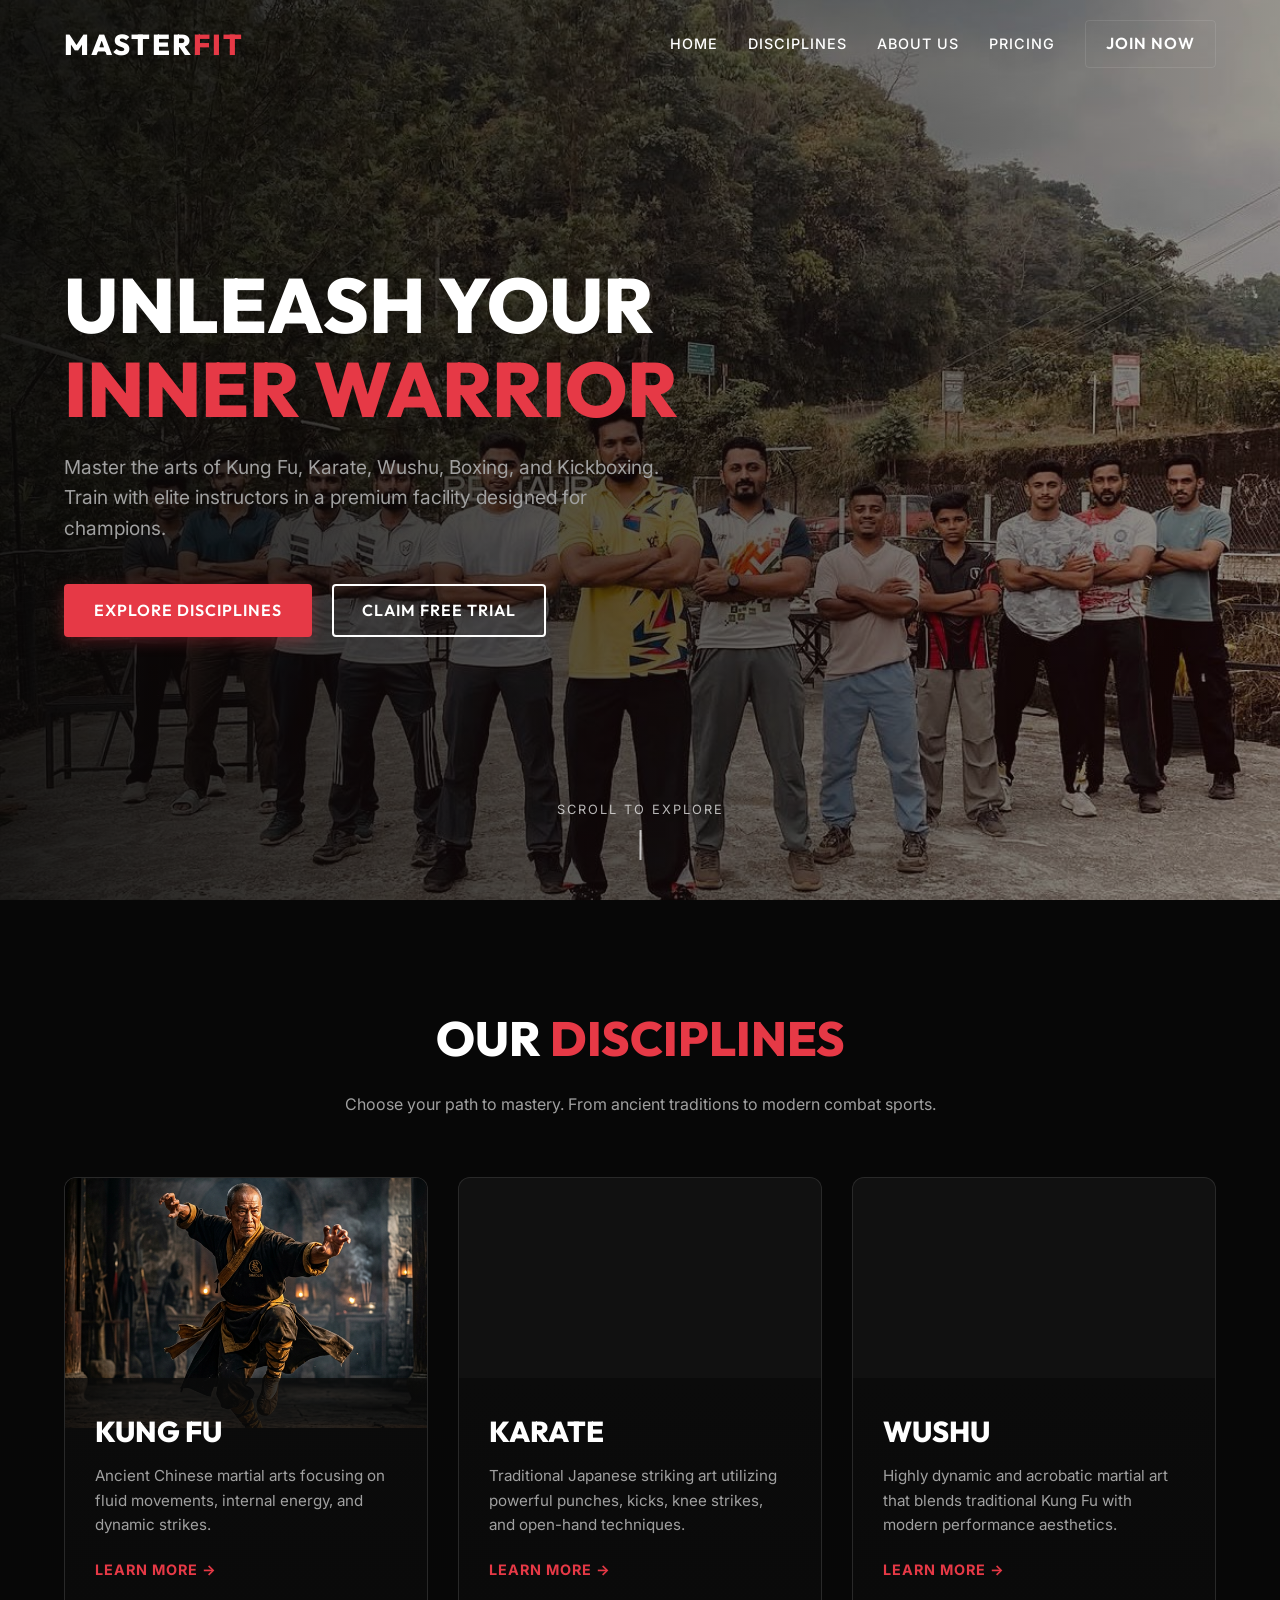
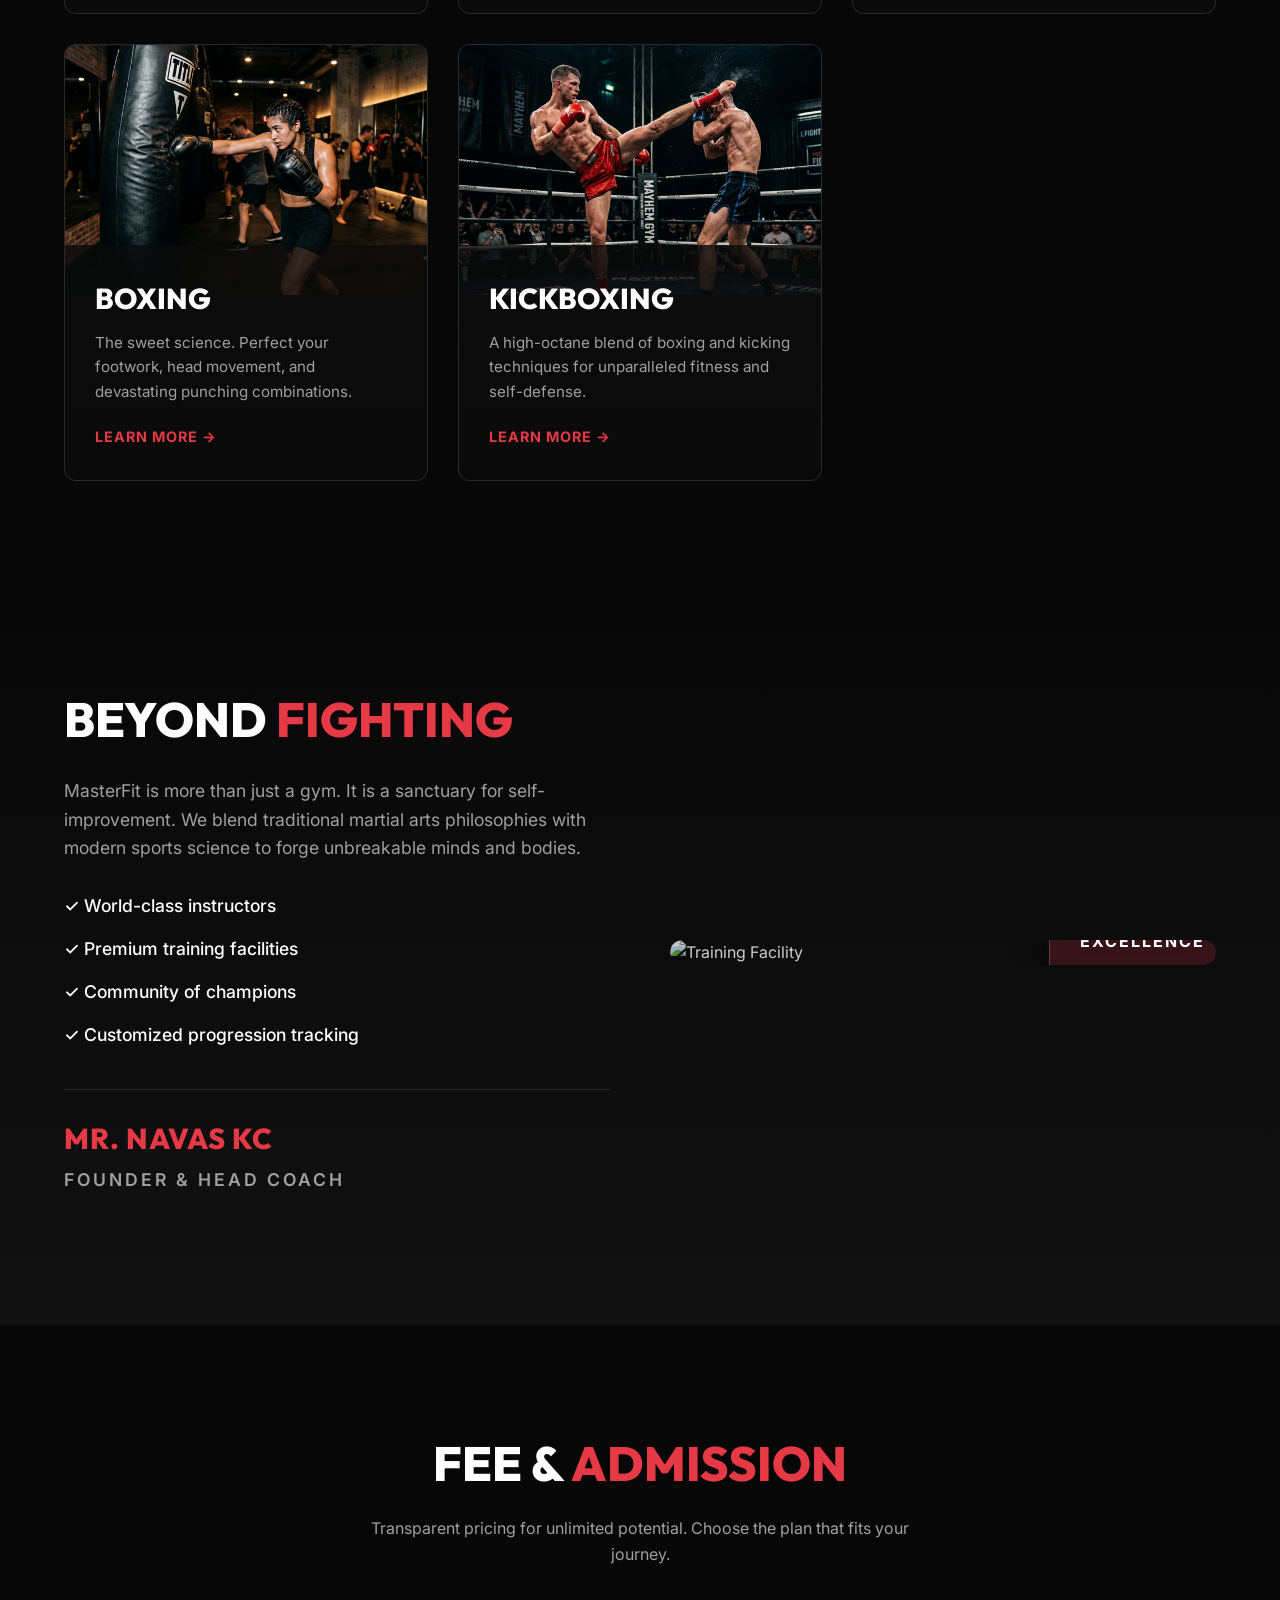
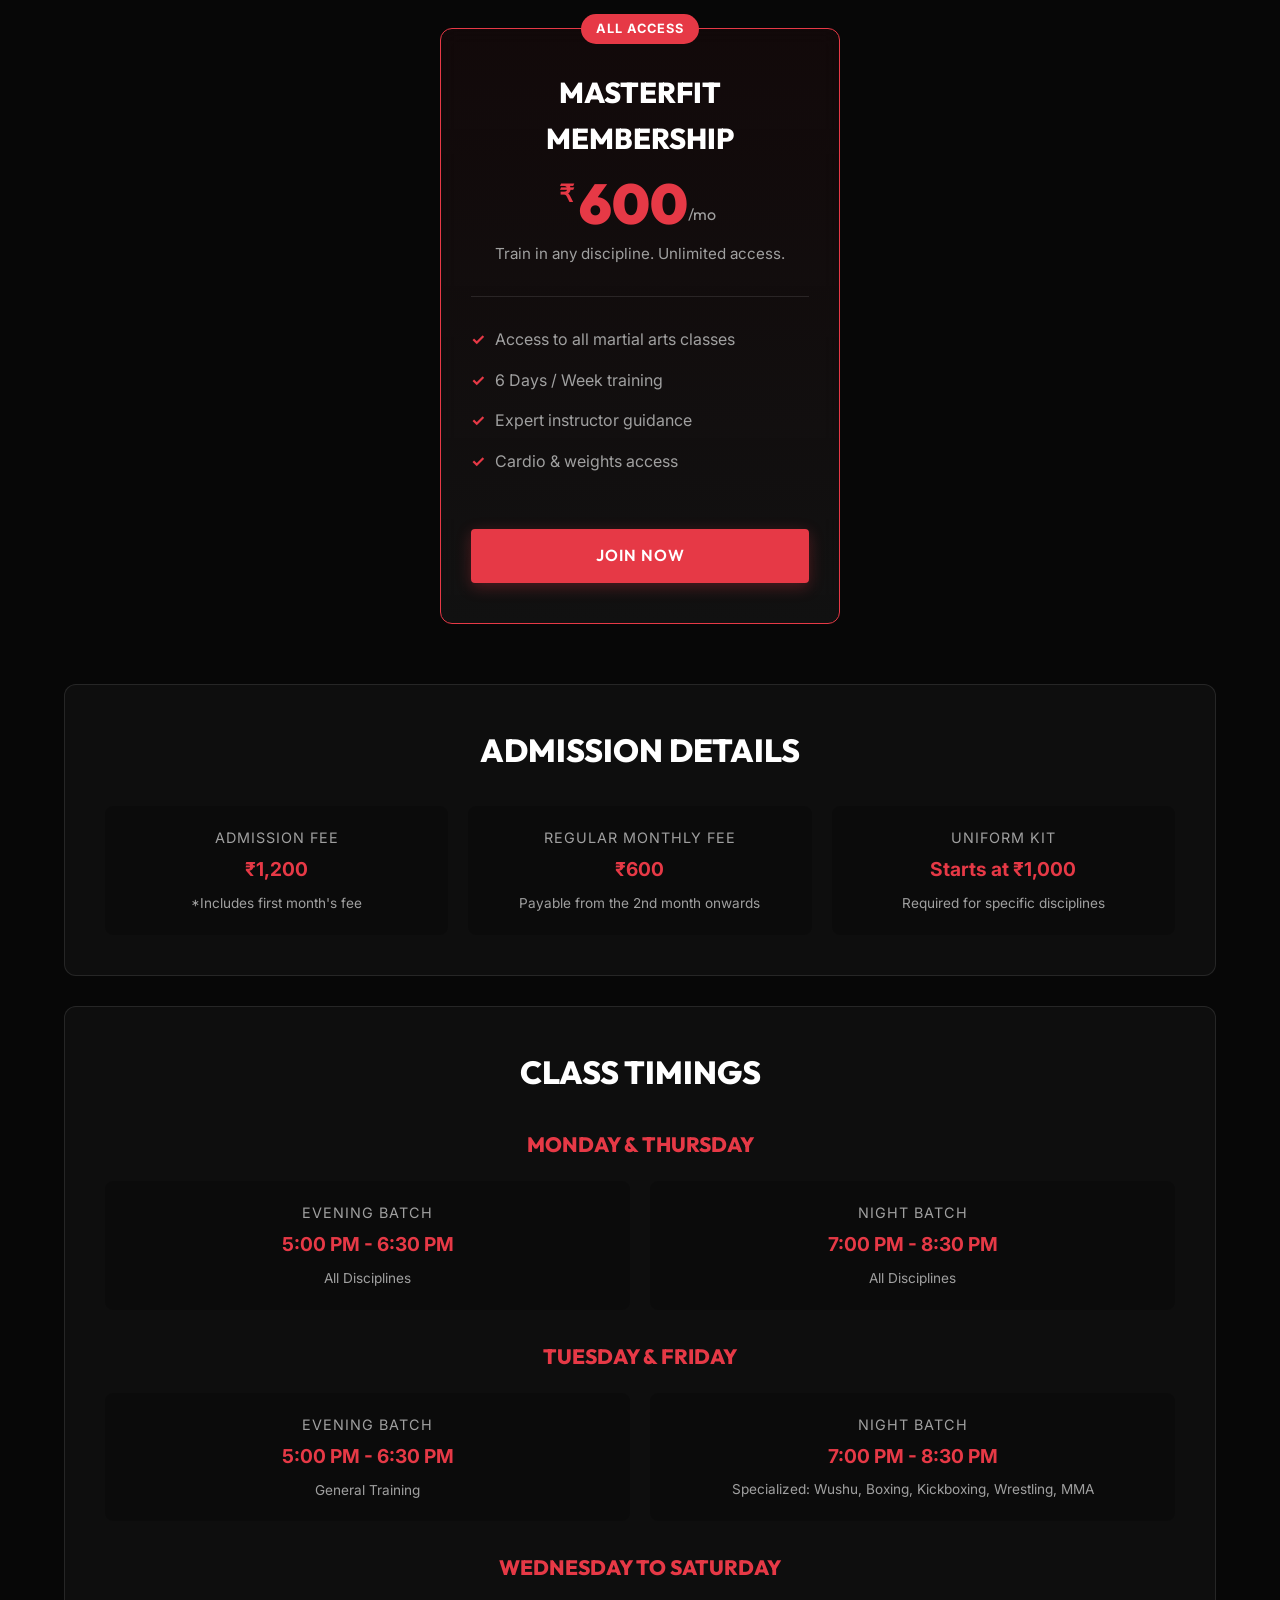
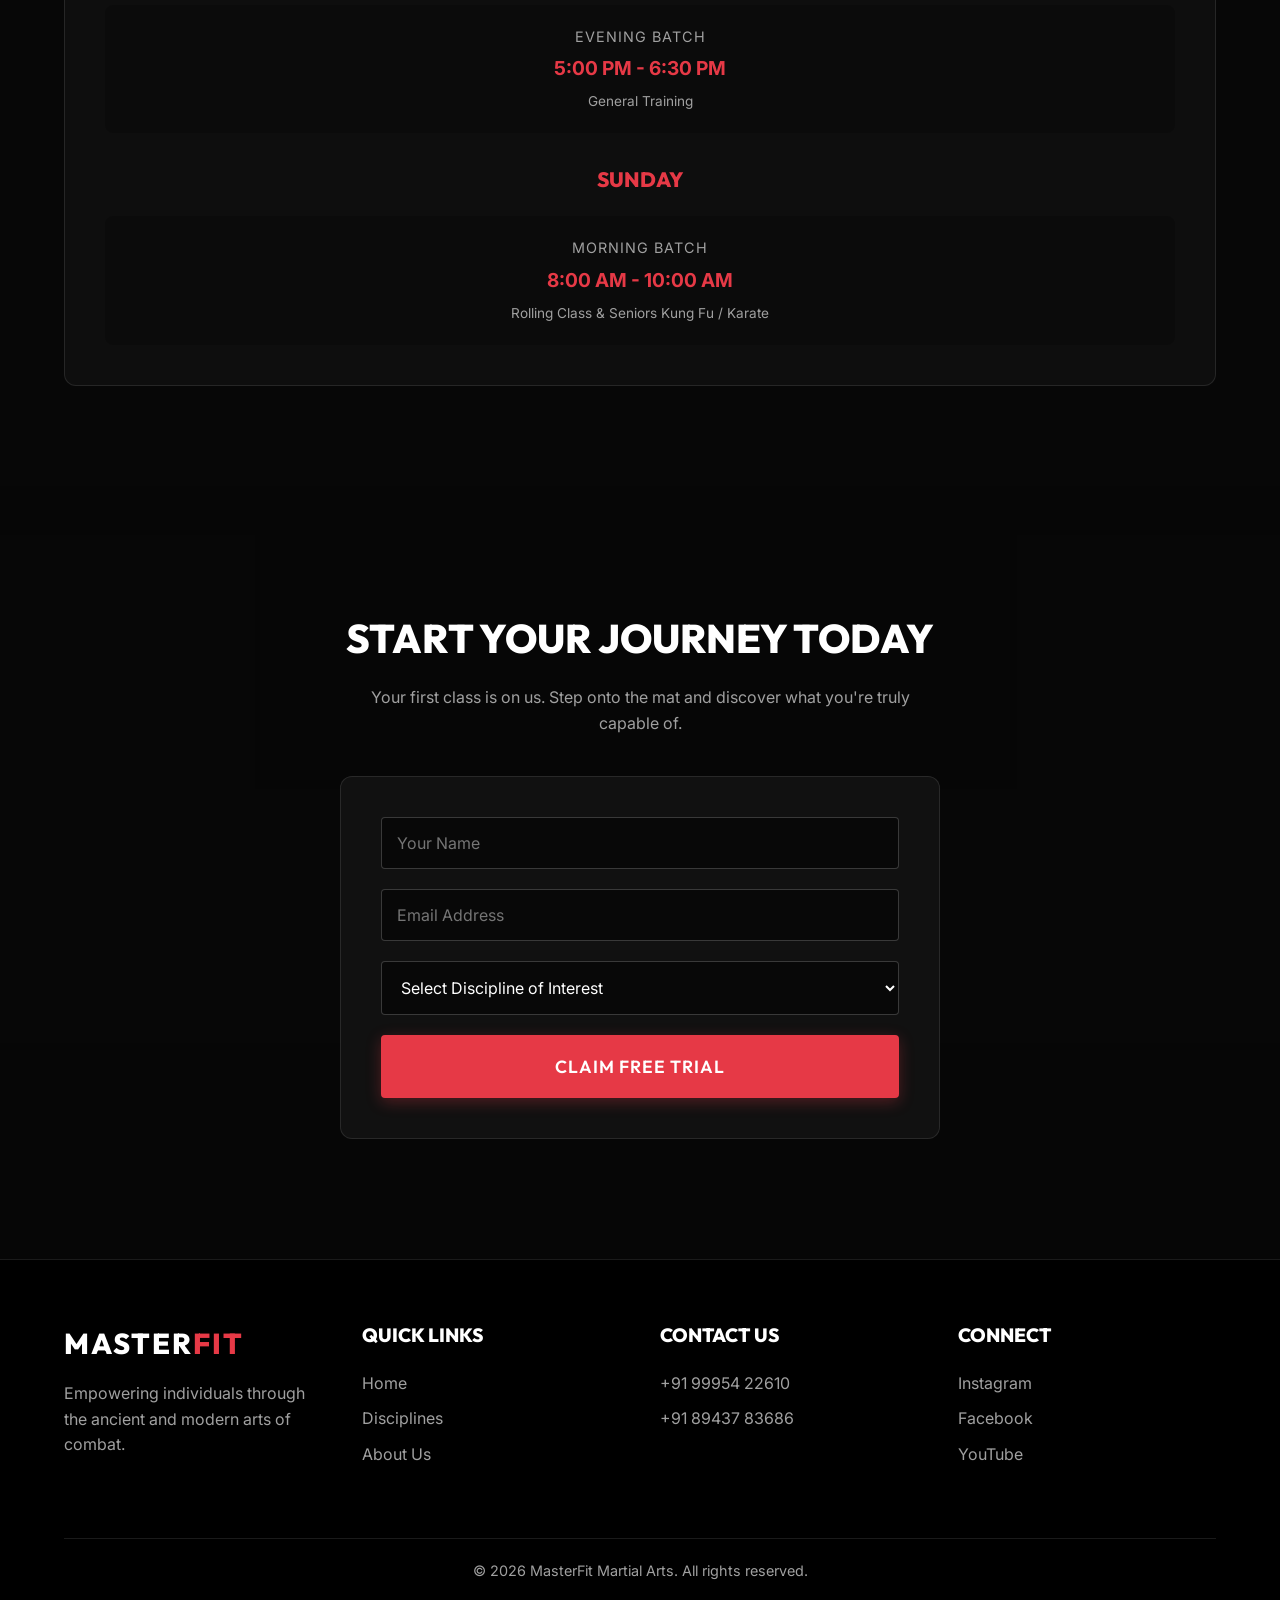
==== index.html @ 9cf480e5 "first commit" ====
<!DOCTYPE html>
<html lang="en">

<head>
    <meta charset="UTF-8">
    <meta name="viewport" content="width=device-width, initial-scale=1.0">
    <title>MasterFit Martial Arts | Kung Fu, Karate, Boxing</title>
    <meta name="description"
        content="Premium martial arts academy offering Kung Fu, Karate, Wushu, Boxing, and Kickboxing training.">
    <link rel="preconnect" href="https://fonts.googleapis.com">
    <link rel="preconnect" href="https://fonts.gstatic.com" crossorigin>
    <link
        href="https://fonts.googleapis.com/css2?family=Outfit:wght@300;400;600;800;900&family=Inter:wght@300;400;500;700&display=swap"
        rel="stylesheet">
    <link rel="stylesheet" href="style.css">
</head>

<body>

    <nav class="navbar">
        <div class="nav-container">
            <a href="#" class="logo">MASTER<span>FIT</span></a>
            <div class="nav-links">
                <a href="#hero">Home</a>
                <a href="#disciplines">Disciplines</a>
                <a href="#about">About Us</a>
                <a href="#pricing">Pricing</a>
                <a href="#contact" class="btn btn-outline">Join Now</a>
            </div>
            <div class="mobile-menu-btn">
                <span></span>
                <span></span>
                <span></span>
            </div>
        </div>
    </nav>

    <header id="hero" class="hero-section">
        <div class="hero-overlay"></div>
        <div class="hero-content fade-in-up">
            <h1>UNLEASH YOUR<br><span class="highlight">INNER WARRIOR</span></h1>
            <p>Master the arts of Kung Fu, Karate, Wushu, Boxing, and Kickboxing. Train with elite instructors in a
                premium facility designed for champions.</p>
            <div class="hero-buttons">
                <a href="#disciplines" class="btn btn-primary">Explore Disciplines</a>
                <a href="#contact" class="btn btn-secondary">Claim Free Trial</a>
            </div>
        </div>
        <div class="scroll-indicator">
            <p>Scroll to explore</p>
            <div class="arrow"></div>
        </div>
    </header>

    <section id="disciplines" class="disciplines-section">
        <div class="section-header fade-in-up">
            <h2>OUR <span class="highlight">DISCIPLINES</span></h2>
            <p>Choose your path to mastery. From ancient traditions to modern combat sports.</p>
        </div>

        <div class="cards-container">
            <!-- Kung Fu -->
            <div class="discipline-card slide-up">
                <div class="card-image" style="background-image: url('images/kung_fu.png');"></div>
                <div class="card-content">
                    <h3>Kung Fu</h3>
                    <p>Ancient Chinese martial arts focusing on fluid movements, internal energy, and dynamic strikes.
                    </p>
                    <a href="#" class="learn-more">Learn More &rarr;</a>
                </div>
            </div>

            <!-- Karate -->
            <div class="discipline-card slide-up" style="transition-delay: 0.1s;">
                <div class="card-image"
                    style="background-image: url('https://images.unsplash.com/photo-1549719386-74dfcbf7dbed?auto=format&fit=crop&q=80&w=800');">
                </div>
                <div class="card-content">
                    <h3>Karate</h3>
                    <p>Traditional Japanese striking art utilizing powerful punches, kicks, knee strikes, and open-hand
                        techniques.</p>
                    <a href="#" class="learn-more">Learn More &rarr;</a>
                </div>
            </div>

            <!-- Wushu -->
            <div class="discipline-card slide-up" style="transition-delay: 0.2s;">
                <div class="card-image"
                    style="background-image: url('https://images.unsplash.com/photo-1599058917212-d750089bc07e?auto=format&fit=crop&q=80&w=800');">
                </div>
                <div class="card-content">
                    <h3>Wushu</h3>
                    <p>Highly dynamic and acrobatic martial art that blends traditional Kung Fu with modern performance
                        aesthetics.</p>
                    <a href="#" class="learn-more">Learn More &rarr;</a>
                </div>
            </div>

            <!-- Boxing -->
            <div class="discipline-card slide-up" style="transition-delay: 0.3s;">
                <div class="card-image" style="background-image: url('images/boxing.png');">
                </div>
                <div class="card-content">
                    <h3>Boxing</h3>
                    <p>The sweet science. Perfect your footwork, head movement, and devastating punching combinations.
                    </p>
                    <a href="#" class="learn-more">Learn More &rarr;</a>
                </div>
            </div>

            <!-- Kickboxing -->
            <div class="discipline-card slide-up" style="transition-delay: 0.4s;">
                <div class="card-image" style="background-image: url('images/kickboxing.png');">
                </div>
                <div class="card-content">
                    <h3>Kickboxing</h3>
                    <p>A high-octane blend of boxing and kicking techniques for unparalleled fitness and self-defense.
                    </p>
                    <a href="#" class="learn-more">Learn More &rarr;</a>
                </div>
            </div>
        </div>
    </section>

    <section id="about" class="about-section">
        <div class="about-grid fade-in-up">
            <div class="about-text">
                <h2>BEYOND <span class="highlight">FIGHTING</span></h2>
                <p>MasterFit is more than just a gym. It is a sanctuary for self-improvement. We blend traditional
                    martial arts philosophies with modern sports science to forge unbreakable minds and bodies.</p>
                <ul class="features-list">
                    <li>✓ World-class instructors</li>
                    <li>✓ Premium training facilities</li>
                    <li>✓ Community of champions</li>
                    <li>✓ Customized progression tracking</li>
                </ul>
                <div class="founder-info">
                    <h3 class="founder-name">Mr. Navas KC</h3>
                    <p class="founder-title">Founder & Head Coach</p>
                </div>
            </div>
            <div class="about-image-wrapper">
                <!-- Using a cool abstract gym photo -->
                <img src="https://images.unsplash.com/photo-1534438327276-14e5300c3a48?auto=format&fit=crop&q=80&w=1000"
                    alt="Training Facility" class="about-img">
                <div class="glass-badge">
                    <span class="number">10+</span>
                    <span class="text">Years of<br>Excellence</span>
                </div>
            </div>
        </div>
    </section>

    <section id="pricing" class="pricing-section">
        <div class="section-header fade-in-up">
            <h2>FEE & <span class="highlight">ADMISSION</span></h2>
            <p>Transparent pricing for unlimited potential. Choose the plan that fits your journey.</p>
        </div>

        <div class="pricing-cards" style="display: flex; justify-content: center;">
            <div class="pricing-card popular slide-up" style="max-width: 400px; width: 100%;">
                <div class="popular-badge">All Access</div>
                <div class="card-header">
                    <h3>MasterFit Membership</h3>
                    <div class="price"><span>₹</span>600<span class="period">/mo</span></div>
                    <p>Train in any discipline. Unlimited access.</p>
                </div>
                <ul class="pricing-features">
                    <li><i class="check-icon">✓</i> Access to all martial arts classes</li>
                    <li><i class="check-icon">✓</i> 6 Days / Week training</li>
                    <li><i class="check-icon">✓</i> Expert instructor guidance</li>
                    <li><i class="check-icon">✓</i> Cardio & weights access</li>
                </ul>
                <a href="#contact" class="btn btn-primary">Join Now</a>
            </div>
        </div>

        <div class="admission-info fade-in-up">
            <h3>Admission Details</h3>
            <div class="info-grid">
                <div class="info-item">
                    <span class="info-title">Admission Fee</span>
                    <span class="info-value">₹1,200</span>
                    <p style="color: var(--text-secondary); font-size: 0.85rem; margin-top: 8px;">*Includes first
                        month's fee</p>
                </div>
                <div class="info-item">
                    <span class="info-title">Regular Monthly Fee</span>
                    <span class="info-value">₹600</span>
                    <p style="color: var(--text-secondary); font-size: 0.85rem; margin-top: 8px;">Payable from the 2nd
                        month onwards</p>
                </div>
                <div class="info-item">
                    <span class="info-title">Uniform Kit</span>
                    <span class="info-value">Starts at ₹1,000</span>
                    <p style="color: var(--text-secondary); font-size: 0.85rem; margin-top: 8px;">Required for specific
                        disciplines</p>
                </div>
            </div>
        </div>

        <div class="admission-info fade-in-up" style="margin-top: 30px;">
            <h3>Class Timings</h3>

            <h4
                style="color: var(--accent-primary); margin-bottom: 20px; font-family: var(--font-display); font-size: 1.3rem;">
                Monday & Thursday</h4>
            <div class="info-grid"
                style="grid-template-columns: repeat(auto-fit, minmax(250px, 1fr)); margin-bottom: 30px;">
                <div class="info-item">
                    <span class="info-title">Evening Batch</span>
                    <span class="info-value">5:00 PM - 6:30 PM</span>
                    <p style="color: var(--text-secondary); font-size: 0.85rem; margin-top: 8px;">All Disciplines</p>
                </div>
                <div class="info-item">
                    <span class="info-title">Night Batch</span>
                    <span class="info-value">7:00 PM - 8:30 PM</span>
                    <p style="color: var(--text-secondary); font-size: 0.85rem; margin-top: 8px;">All Disciplines</p>
                </div>
            </div>

            <h4
                style="color: var(--accent-primary); margin-bottom: 20px; font-family: var(--font-display); font-size: 1.3rem;">
                Tuesday & Friday</h4>
            <div class="info-grid"
                style="grid-template-columns: repeat(auto-fit, minmax(250px, 1fr)); margin-bottom: 30px;">
                <div class="info-item">
                    <span class="info-title">Evening Batch</span>
                    <span class="info-value">5:00 PM - 6:30 PM</span>
                    <p style="color: var(--text-secondary); font-size: 0.85rem; margin-top: 8px;">General Training</p>
                </div>
                <div class="info-item">
                    <span class="info-title">Night Batch</span>
                    <span class="info-value">7:00 PM - 8:30 PM</span>
                    <p style="color: var(--text-secondary); font-size: 0.85rem; margin-top: 8px; line-height: 1.4;">
                        Specialized: Wushu, Boxing, Kickboxing, Wrestling, MMA</p>
                </div>
            </div>

            <h4
                style="color: var(--accent-primary); margin-bottom: 20px; font-family: var(--font-display); font-size: 1.3rem;">
                Wednesday to Saturday</h4>
            <div class="info-grid"
                style="grid-template-columns: repeat(auto-fit, minmax(250px, 1fr)); margin-bottom: 30px;">
                <div class="info-item">
                    <span class="info-title">Evening Batch</span>
                    <span class="info-value">5:00 PM - 6:30 PM</span>
                    <p style="color: var(--text-secondary); font-size: 0.85rem; margin-top: 8px;">General Training</p>
                </div>
            </div>

            <h4
                style="color: var(--accent-primary); margin-bottom: 20px; font-family: var(--font-display); font-size: 1.3rem;">
                Sunday</h4>
            <div class="info-grid" style="grid-template-columns: repeat(auto-fit, minmax(250px, 1fr));">
                <div class="info-item">
                    <span class="info-title">Morning Batch</span>
                    <span class="info-value">8:00 AM - 10:00 AM</span>
                    <p style="color: var(--text-secondary); font-size: 0.85rem; margin-top: 8px;">Rolling Class &
                        Seniors Kung Fu / Karate</p>
                </div>
            </div>
        </div>
    </section>

    <section id="contact" class="cta-section">
        <div class="cta-content fade-in-up">
            <h2>START YOUR JOURNEY TODAY</h2>
            <p>Your first class is on us. Step onto the mat and discover what you're truly capable of.</p>
            <form class="lead-form" action="https://formsubmit.co/abhijinkm35@gmail.com" method="POST">
                <!-- FormSubmit hidden fields for basic configuration -->
                <input type="hidden" name="_captcha" value="false">
                <!-- optionally redirect to a thank-you page after submit -->
                <!-- <input type="hidden" name="_next" value="/thank-you.html"> -->

                <div class="input-group">
                    <input type="text" placeholder="Your Name" required>
                </div>
                <div class="input-group">
                    <input type="email" placeholder="Email Address" required>
                </div>
                <div class="input-group">
                    <select required>
                        <option value="" disabled selected>Select Discipline of Interest</option>
                        <option value="kungfu">Kung Fu</option>
                        <option value="karate">Karate</option>
                        <option value="wushu">Wushu</option>
                        <option value="boxing">Boxing</option>
                        <option value="kickboxing">Kickboxing</option>
                    </select>
                </div>
                <!-- submit button triggers normal form post, no JS interception -->
                <button type="submit" class="btn btn-primary submit-btn">Claim Free Trial</button>
            </form>
        </div>
    </section>

    <footer>
        <div class="footer-content">
            <div class="footer-brand">
                <a href="#" class="logo">MASTER<span>FIT</span></a>
                <p>Empowering individuals through the ancient and modern arts of combat.</p>
            </div>
            <div class="footer-links">
                <h4>Quick Links</h4>
                <a href="#hero">Home</a>
                <a href="#disciplines">Disciplines</a>
                <a href="#about">About Us</a>
            </div>
            <div class="footer-social">
                <h4>Contact Us</h4>
                <a href="tel:+919995422610">+91 99954 22610</a>
                <a href="tel:+918943783686">+91 89437 83686</a>
            </div>
            <div class="footer-social">
                <h4>Connect</h4>
                <a href="#">Instagram</a>
                <a href="#">Facebook</a>
                <a href="#">YouTube</a>
            </div>
        </div>
        <div class="footer-bottom">
            <p>&copy; 2026 MasterFit Martial Arts. All rights reserved.</p>
        </div>
    </footer>

    <script src="script.js"></script>
</body>

</html>
---- style.css ----
/* === CSS VARIABLES === */
:root {
    --bg-dark: #070707;
    --bg-card: rgba(25, 25, 25, 0.6);
    --border-color: rgba(255, 255, 255, 0.1);

    --accent-primary: #e63946;
    /* Crimson Red */
    --accent-hover: #ff4d5a;

    --text-primary: #ffffff;
    --text-secondary: #a0a0a0;

    --font-display: 'Outfit', sans-serif;
    --font-body: 'Inter', sans-serif;

    --transition: 0.3s cubic-bezier(0.25, 0.46, 0.45, 0.94);
}

/* === RESET & BASE === */
* {
    margin: 0;
    padding: 0;
    box-sizing: border-box;
}

html {
    scroll-behavior: smooth;
}

body {
    background-color: var(--bg-dark);
    color: var(--text-primary);
    font-family: var(--font-body);
    line-height: 1.6;
    overflow-x: hidden;
}

h1,
h2,
h3,
h4,
.logo {
    font-family: var(--font-display);
    text-transform: uppercase;
    font-weight: 800;
}

a {
    text-decoration: none;
    color: var(--text-primary);
    transition: var(--transition);
}

.highlight {
    color: var(--accent-primary);
}

/* === BUTTONS === */
.btn {
    display: inline-block;
    padding: 12px 28px;
    border-radius: 4px;
    font-weight: 600;
    font-family: var(--font-display);
    letter-spacing: 1px;
    text-transform: uppercase;
    cursor: pointer;
    transition: var(--transition);
}

.btn-primary {
    background-color: var(--accent-primary);
    color: white;
    border: 2px solid var(--accent-primary);
    box-shadow: 0 4px 15px rgba(230, 57, 70, 0.3);
}

.btn-primary:hover {
    background-color: transparent;
    color: var(--accent-primary);
    transform: translateY(-2px);
    box-shadow: 0 6px 20px rgba(230, 57, 70, 0.4);
}

.btn-secondary {
    background-color: transparent;
    color: white;
    border: 2px solid white;
}

.btn-secondary:hover {
    background-color: white;
    color: var(--bg-dark);
    transform: translateY(-2px);
}

.btn-outline {
    border: 1px solid var(--border-color);
    padding: 10px 20px;
}

.btn-outline:hover {
    border-color: var(--accent-primary);
    color: var(--accent-primary);
}

/* === NAVIGATION === */
.navbar {
    position: fixed;
    top: 0;
    width: 100%;
    padding: 20px 5%;
    z-index: 1000;
    transition: var(--transition);
    background: transparent;
}

.navbar.scrolled {
    background: rgba(7, 7, 7, 0.9);
    backdrop-filter: blur(10px);
    border-bottom: 1px solid var(--border-color);
    padding: 15px 5%;
}

.nav-container {
    max-width: 1400px;
    margin: 0 auto;
    display: flex;
    justify-content: space-between;
    align-items: center;
}

.logo {
    font-size: 1.8rem;
    letter-spacing: 2px;
}

.logo span {
    color: var(--accent-primary);
}

.nav-links {
    display: flex;
    gap: 30px;
    align-items: center;
}

.nav-links a:not(.btn) {
    font-size: 0.9rem;
    font-weight: 500;
    text-transform: uppercase;
    letter-spacing: 1px;
    position: relative;
}

.nav-links a:not(.btn)::after {
    content: '';
    position: absolute;
    bottom: -5px;
    left: 0;
    width: 0;
    height: 2px;
    background: var(--accent-primary);
    transition: var(--transition);
}

.nav-links a:not(.btn):hover::after {
    width: 100%;
}

.mobile-menu-btn {
    display: none;
    flex-direction: column;
    gap: 6px;
    cursor: pointer;
}

.mobile-menu-btn span {
    width: 30px;
    height: 2px;
    background: white;
    transition: var(--transition);
}

/* === HERO SECTION === */
.hero-section {
    position: relative;
    height: 100vh;
    display: flex;
    align-items: center;
    padding: 0 5%;
    background-image: url('images/hero_group.jpeg');
    background-size: cover;
    background-position: center;
    background-attachment: fixed;
}

.hero-overlay {
    position: absolute;
    top: 0;
    left: 0;
    width: 100%;
    height: 100%;
    background: linear-gradient(to right, rgba(7, 7, 7, 0.9) 0%, rgba(7, 7, 7, 0.4) 100%);
}

.hero-content {
    position: relative;
    z-index: 10;
    max-width: 800px;
}

.hero-content h1 {
    font-size: clamp(3rem, 6vw, 6rem);
    line-height: 1.1;
    margin-bottom: 20px;
}

.hero-content p {
    font-size: 1.2rem;
    color: var(--text-secondary);
    margin-bottom: 40px;
    max-width: 600px;
}

.hero-buttons {
    display: flex;
    gap: 20px;
}

.scroll-indicator {
    position: absolute;
    bottom: 40px;
    left: 50%;
    transform: translateX(-50%);
    z-index: 10;
    display: flex;
    flex-direction: column;
    align-items: center;
    gap: 10px;
    opacity: 0.7;
    animation: bounce 2s infinite;
}

.scroll-indicator p {
    font-size: 0.8rem;
    text-transform: uppercase;
    letter-spacing: 2px;
}

.arrow {
    width: 2px;
    height: 30px;
    background: white;
    position: relative;
}

/* === DISCIPLINES SECTION === */
.disciplines-section {
    padding: 100px 5%;
    max-width: 1400px;
    margin: 0 auto;
}

.section-header {
    text-align: center;
    margin-bottom: 60px;
}

.section-header h2 {
    font-size: 3rem;
    margin-bottom: 15px;
}

.section-header p {
    color: var(--text-secondary);
    max-width: 600px;
    margin: 0 auto;
}

.cards-container {
    display: grid;
    grid-template-columns: repeat(auto-fit, minmax(300px, 1fr));
    gap: 30px;
}

.discipline-card {
    background: var(--bg-card);
    border: 1px solid var(--border-color);
    border-radius: 12px;
    overflow: hidden;
    backdrop-filter: blur(10px);
    transition: var(--transition);
    position: relative;
}

.discipline-card:hover {
    transform: translateY(-10px);
    border-color: var(--accent-primary);
    box-shadow: 0 10px 30px rgba(230, 57, 70, 0.1);
}

.card-image {
    height: 250px;
    background-size: cover;
    background-position: center;
    transition: transform 0.8s ease;
}

.discipline-card:hover .card-image {
    transform: scale(1.05);
}

.card-content {
    padding: 30px;
    position: relative;
    z-index: 2;
    background: linear-gradient(to top, rgba(10, 10, 10, 1) 0%, rgba(10, 10, 10, 0.8) 100%);
    margin-top: -50px;
}

.card-content h3 {
    font-size: 1.8rem;
    margin-bottom: 10px;
}

.card-content p {
    color: var(--text-secondary);
    margin-bottom: 20px;
    font-size: 0.95rem;
}

.learn-more {
    color: var(--accent-primary);
    font-weight: 700;
    text-transform: uppercase;
    font-size: 0.9rem;
    letter-spacing: 1px;
}

/* === ABOUT SECTION === */
.about-section {
    padding: 100px 5%;
    background: linear-gradient(to bottom, #070707 0%, rgba(20, 20, 20, 0.8) 100%);
}

.about-grid {
    max-width: 1400px;
    margin: 0 auto;
    display: grid;
    grid-template-columns: 1fr 1fr;
    gap: 60px;
    align-items: center;
}

.about-text h2 {
    font-size: 3rem;
    margin-bottom: 20px;
}

.about-text p {
    color: var(--text-secondary);
    margin-bottom: 30px;
    font-size: 1.1rem;
}

.features-list {
    list-style: none;
}

.features-list li {
    margin-bottom: 15px;
    font-size: 1.1rem;
    font-weight: 500;
}

.founder-info {
    margin-top: 40px;
    padding-top: 25px;
    border-top: 1px solid var(--border-color);
}

.founder-name {
    font-size: 1.8rem;
    color: var(--accent-primary);
    margin-bottom: 5px;
    letter-spacing: 1px;
}

.founder-title {
    color: var(--text-secondary);
    font-size: 0.9rem;
    text-transform: uppercase;
    letter-spacing: 3px;
    font-weight: 600;
}

.about-image-wrapper {
    position: relative;
    border-radius: 12px;
    overflow: hidden;
}

.about-img {
    width: 100%;
    height: auto;
    display: block;
    border-radius: 12px;
    filter: brightness(0.8);
}

.glass-badge {
    position: absolute;
    bottom: -20px;
    right: -20px;
    background: rgba(230, 57, 70, 0.2);
    backdrop-filter: blur(15px);
    border: 1px solid rgba(255, 255, 255, 0.2);
    padding: 30px;
    border-radius: 12px;
    display: flex;
    flex-direction: column;
    align-items: center;
    box-shadow: 0 10px 30px rgba(0, 0, 0, 0.5);
}

.glass-badge .number {
    font-family: var(--font-display);
    font-size: 3rem;
    font-weight: 900;
    color: var(--accent-primary);
    line-height: 1;
}

.glass-badge .text {
    text-transform: uppercase;
    font-weight: 700;
    letter-spacing: 2px;
    text-align: center;
}

/* === PRICING SECTION === */
.pricing-section {
    padding: 100px 5%;
    max-width: 1400px;
    margin: 0 auto;
}

.pricing-cards {
    display: grid;
    grid-template-columns: repeat(auto-fit, minmax(300px, 1fr));
    gap: 30px;
    margin-bottom: 60px;
}

.pricing-card {
    background: var(--bg-card);
    border: 1px solid var(--border-color);
    border-radius: 12px;
    padding: 40px 30px;
    backdrop-filter: blur(10px);
    transition: var(--transition);
    display: flex;
    flex-direction: column;
    position: relative;
}

.pricing-card:hover {
    transform: translateY(-10px);
    border-color: rgba(255, 255, 255, 0.3);
    box-shadow: 0 10px 30px rgba(0, 0, 0, 0.5);
}

.pricing-card.popular {
    border-color: var(--accent-primary);
    background: linear-gradient(to bottom, rgba(230, 57, 70, 0.05), var(--bg-card));
    transform: scale(1.05);
    z-index: 2;
}

.pricing-card.popular:hover {
    transform: scale(1.05) translateY(-10px);
    box-shadow: 0 10px 30px rgba(230, 57, 70, 0.15);
}

.popular-badge {
    position: absolute;
    top: -15px;
    left: 50%;
    transform: translateX(-50%);
    background: var(--accent-primary);
    color: white;
    padding: 5px 15px;
    border-radius: 20px;
    font-size: 0.8rem;
    font-weight: 700;
    text-transform: uppercase;
    letter-spacing: 1px;
}

.card-header {
    text-align: center;
    margin-bottom: 30px;
    padding-bottom: 30px;
    border-bottom: 1px solid var(--border-color);
}

.card-header h3 {
    font-size: 1.8rem;
    color: var(--text-primary);
    margin-bottom: 15px;
}

.price {
    font-size: 3.5rem;
    font-family: var(--font-display);
    font-weight: 900;
    line-height: 1;
    color: var(--accent-primary);
    margin-bottom: 10px;
    display: flex;
    justify-content: center;
    align-items: flex-start;
}

.price span {
    font-size: 1.5rem;
    margin-top: 5px;
    margin-right: 5px;
}

.price .period {
    font-size: 1rem;
    color: var(--text-secondary);
    font-weight: 400;
    margin-top: auto;
    margin-bottom: 10px;
}

.card-header p {
    color: var(--text-secondary);
    font-size: 0.95rem;
}

.pricing-features {
    list-style: none;
    flex-grow: 1;
    margin-bottom: 40px;
}

.pricing-features li {
    margin-bottom: 15px;
    color: var(--text-secondary);
    display: flex;
    align-items: center;
    gap: 10px;
}

.check-icon {
    color: var(--accent-primary);
    font-style: normal;
    font-weight: bold;
}

.pricing-card .btn {
    width: 100%;
    text-align: center;
}

.admission-info {
    background: rgba(25, 25, 25, 0.4);
    border: 1px solid var(--border-color);
    border-radius: 12px;
    padding: 40px;
    text-align: center;
}

.admission-info h3 {
    font-size: 2rem;
    margin-bottom: 30px;
}

.info-grid {
    display: grid;
    grid-template-columns: repeat(auto-fit, minmax(200px, 1fr));
    gap: 20px;
}

.info-item {
    display: flex;
    flex-direction: column;
    padding: 20px;
    background: rgba(0, 0, 0, 0.2);
    border-radius: 8px;
}

.info-title {
    color: var(--text-secondary);
    font-size: 0.9rem;
    text-transform: uppercase;
    letter-spacing: 1px;
    margin-bottom: 5px;
}

.info-value {
    font-size: 1.2rem;
    font-weight: 700;
    color: var(--accent-primary);
}

/* === CTA / CONTACT SECTION === */
.cta-section {
    padding: 120px 5%;
    text-align: center;
    background-image: url('https://images.unsplash.com/photo-1599058917212-d750089bc07e?auto=format&fit=crop&q=80&w=1920');
    background-size: cover;
    background-position: center;
    position: relative;
    background-attachment: fixed;
}

.cta-section::before {
    content: '';
    position: absolute;
    top: 0;
    left: 0;
    width: 100%;
    height: 100%;
    background: rgba(7, 7, 7, 0.85);
}

.cta-content {
    position: relative;
    z-index: 10;
    max-width: 600px;
    margin: 0 auto;
}

.cta-content h2 {
    font-size: 2.5rem;
    margin-bottom: 15px;
}

.cta-content p {
    color: var(--text-secondary);
    margin-bottom: 40px;
}

.lead-form {
    background: var(--bg-card);
    padding: 40px;
    border-radius: 12px;
    border: 1px solid var(--border-color);
    backdrop-filter: blur(10px);
}

.input-group {
    margin-bottom: 20px;
}

.input-group input,
.input-group select {
    width: 100%;
    padding: 15px;
    background: rgba(0, 0, 0, 0.5);
    border: 1px solid rgba(255, 255, 255, 0.2);
    border-radius: 4px;
    color: white;
    font-family: var(--font-body);
    font-size: 1rem;
    transition: var(--transition);
}

.input-group input:focus,
.input-group select:focus {
    outline: none;
    border-color: var(--accent-primary);
}

.submit-btn {
    width: 100%;
    padding: 18px;
    font-size: 1.1rem;
}

/* === FOOTER === */
footer {
    background: #000;
    padding: 60px 5% 20px;
    border-top: 1px solid #1a1a1a;
}

.footer-content {
    max-width: 1400px;
    margin: 0 auto;
    display: grid;
    grid-template-columns: repeat(auto-fit, minmax(250px, 1fr));
    gap: 40px;
    margin-bottom: 60px;
}

.footer-brand p {
    color: var(--text-secondary);
    margin-top: 15px;
    max-width: 300px;
}

.footer-links h4,
.footer-social h4 {
    margin-bottom: 20px;
    font-size: 1.2rem;
}

.footer-links a,
.footer-social a {
    display: block;
    color: var(--text-secondary);
    margin-bottom: 10px;
}

.footer-links a:hover,
.footer-social a:hover {
    color: var(--accent-primary);
    padding-left: 5px;
}

.footer-bottom {
    text-align: center;
    color: var(--text-secondary);
    font-size: 0.9rem;
    padding-top: 20px;
    border-top: 1px solid #1a1a1a;
}

/* === ANIMATIONS === */
@keyframes bounce {

    0%,
    20%,
    50%,
    80%,
    100% {
        transform: translateY(0);
    }

    40% {
        transform: translateY(-10px);
    }

    60% {
        transform: translateY(-5px);
    }
}

.fade-in-up {
    opacity: 0;
    transform: translateY(30px);
    transition: opacity 0.8s ease, transform 0.8s ease;
}

.fade-in-up.visible {
    opacity: 1;
    transform: translateY(0);
}

.slide-up {
    opacity: 0;
    transform: translateY(50px);
    transition: opacity 0.6s ease, transform 0.6s ease;
}

.slide-up.visible {
    opacity: 1;
    transform: translateY(0);
}

/* === RESPONSIVE === */
@media (max-width: 900px) {
    .about-grid {
        grid-template-columns: 1fr;
    }

    .about-image-wrapper {
        margin-top: 40px;
    }

    .pricing-card.popular {
        transform: scale(1);
    }

    .pricing-card.popular:hover {
        transform: translateY(-10px);
    }
}

@media (max-width: 768px) {
    .nav-links {
        position: absolute;
        top: 100%;
        left: 0;
        width: 100%;
        background: rgba(7, 7, 7, 0.95);
        backdrop-filter: blur(10px);
        flex-direction: column;
        padding: 30px 0;
        border-bottom: 1px solid var(--border-color);
        transform: translateY(-150%);
        opacity: 0;
        transition: var(--transition);
        z-index: -1;
    }

    .nav-links.active {
        transform: translateY(0);
        opacity: 1;
    }

    .mobile-menu-btn {
        display: flex;
    }

    .mobile-menu-btn.active span:nth-child(1) {
        transform: translateY(8px) rotate(45deg);
    }

    .mobile-menu-btn.active span:nth-child(2) {
        opacity: 0;
    }

    .mobile-menu-btn.active span:nth-child(3) {
        transform: translateY(-8px) rotate(-45deg);
    }

    .hero-buttons {
        flex-direction: column;
    }

    .hero-content h1 {
        font-size: 2.5rem;
    }
}
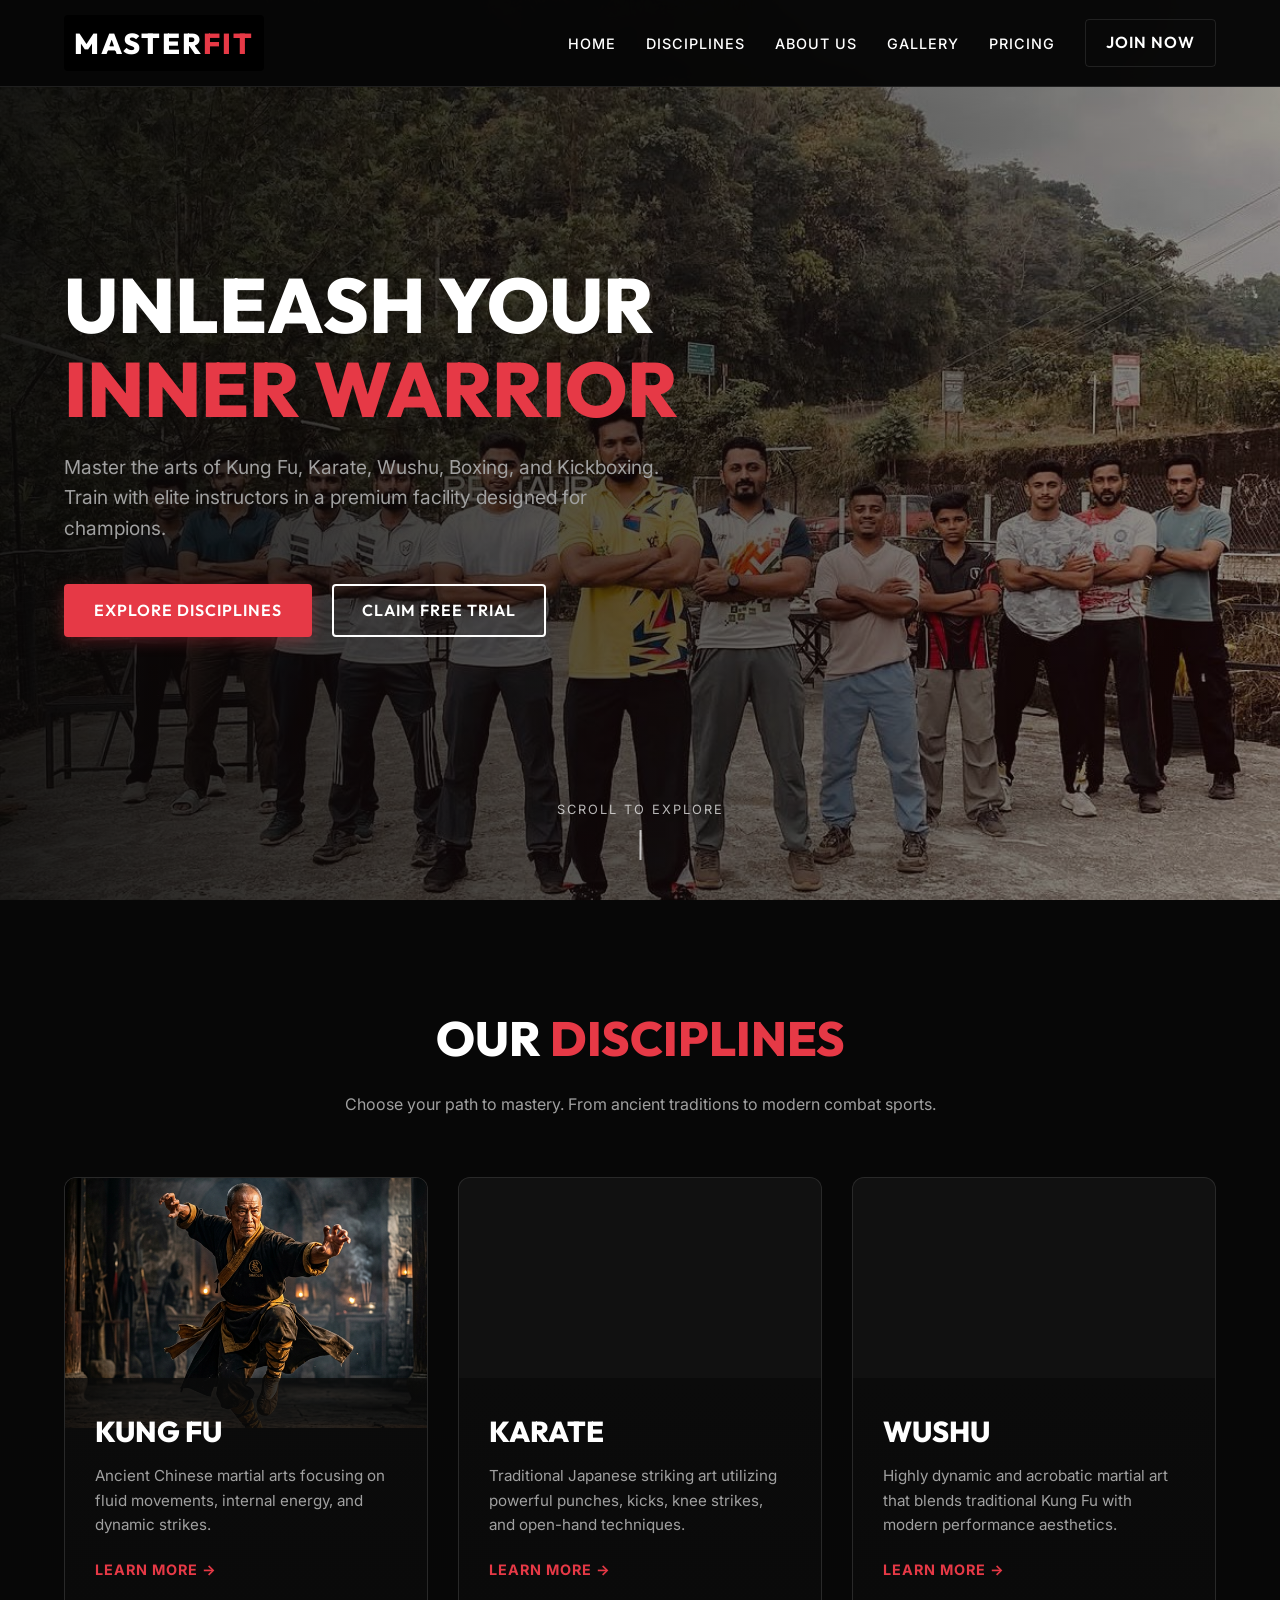
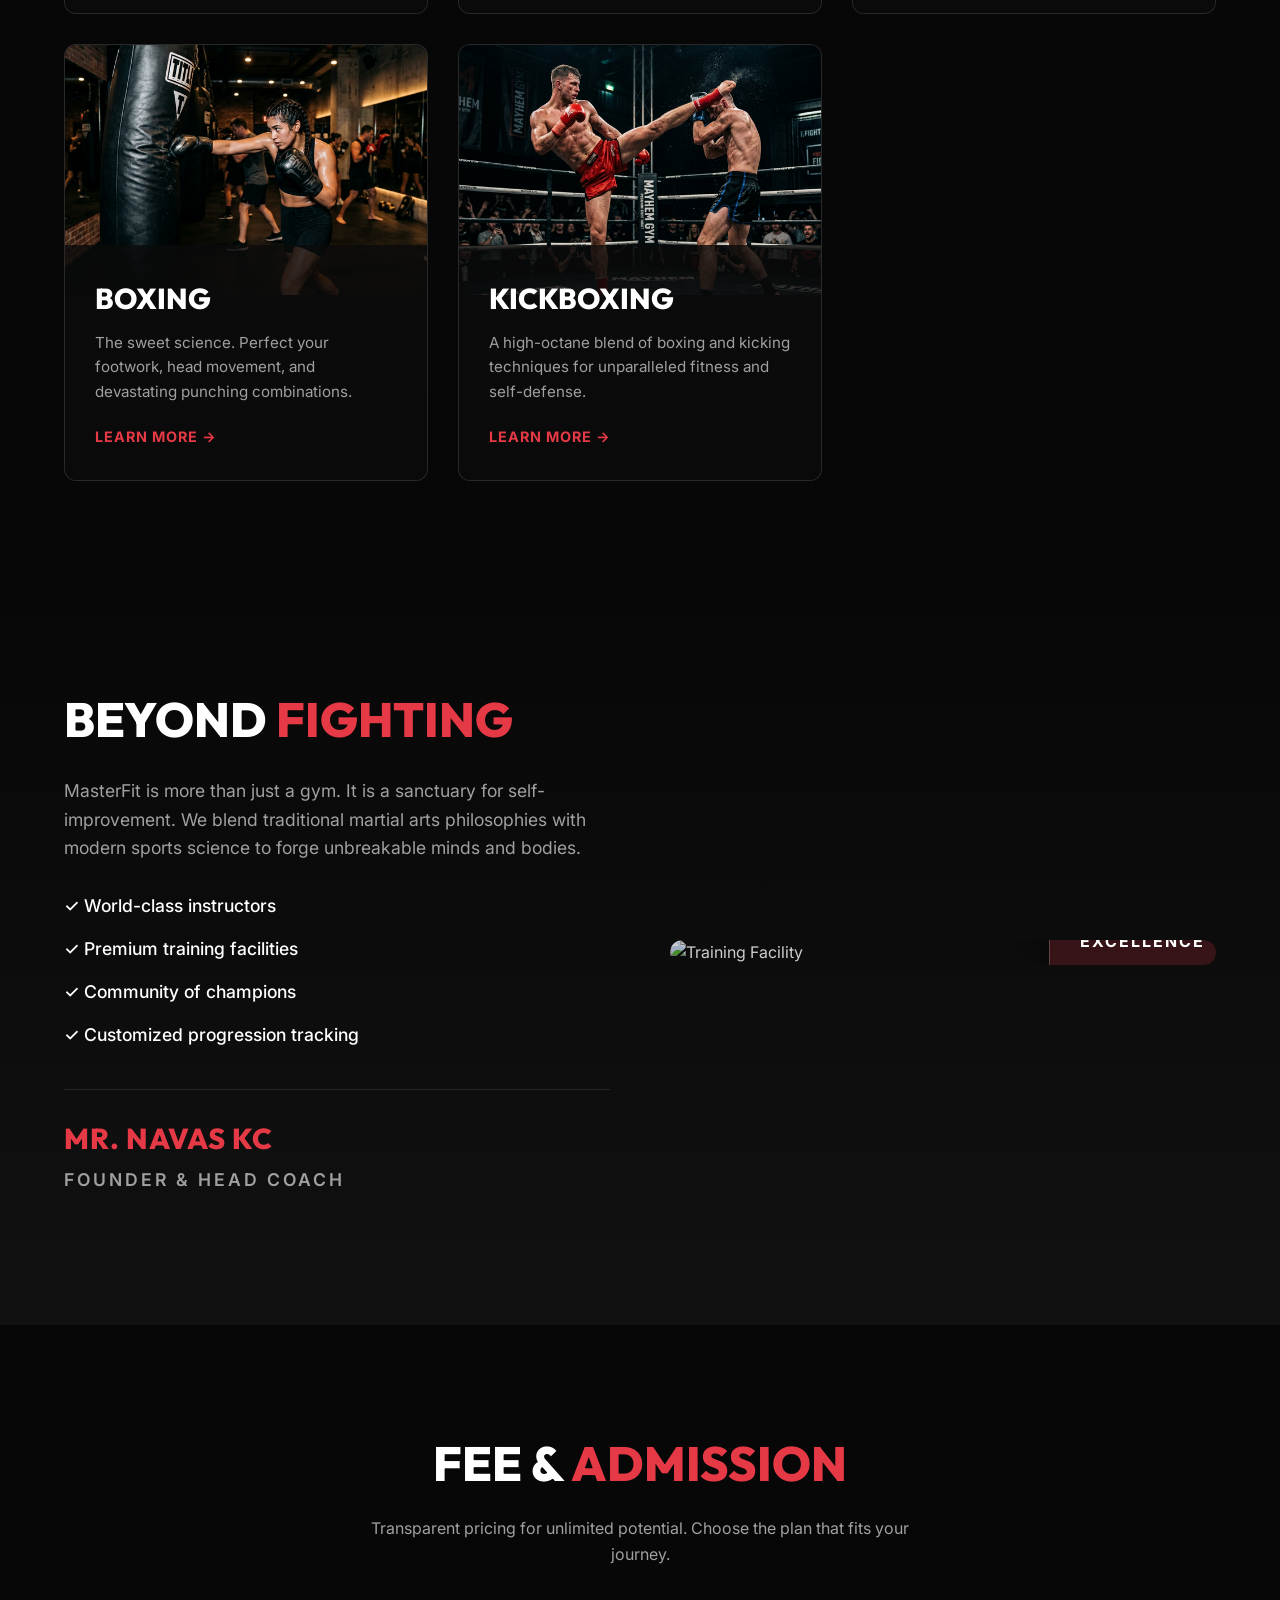
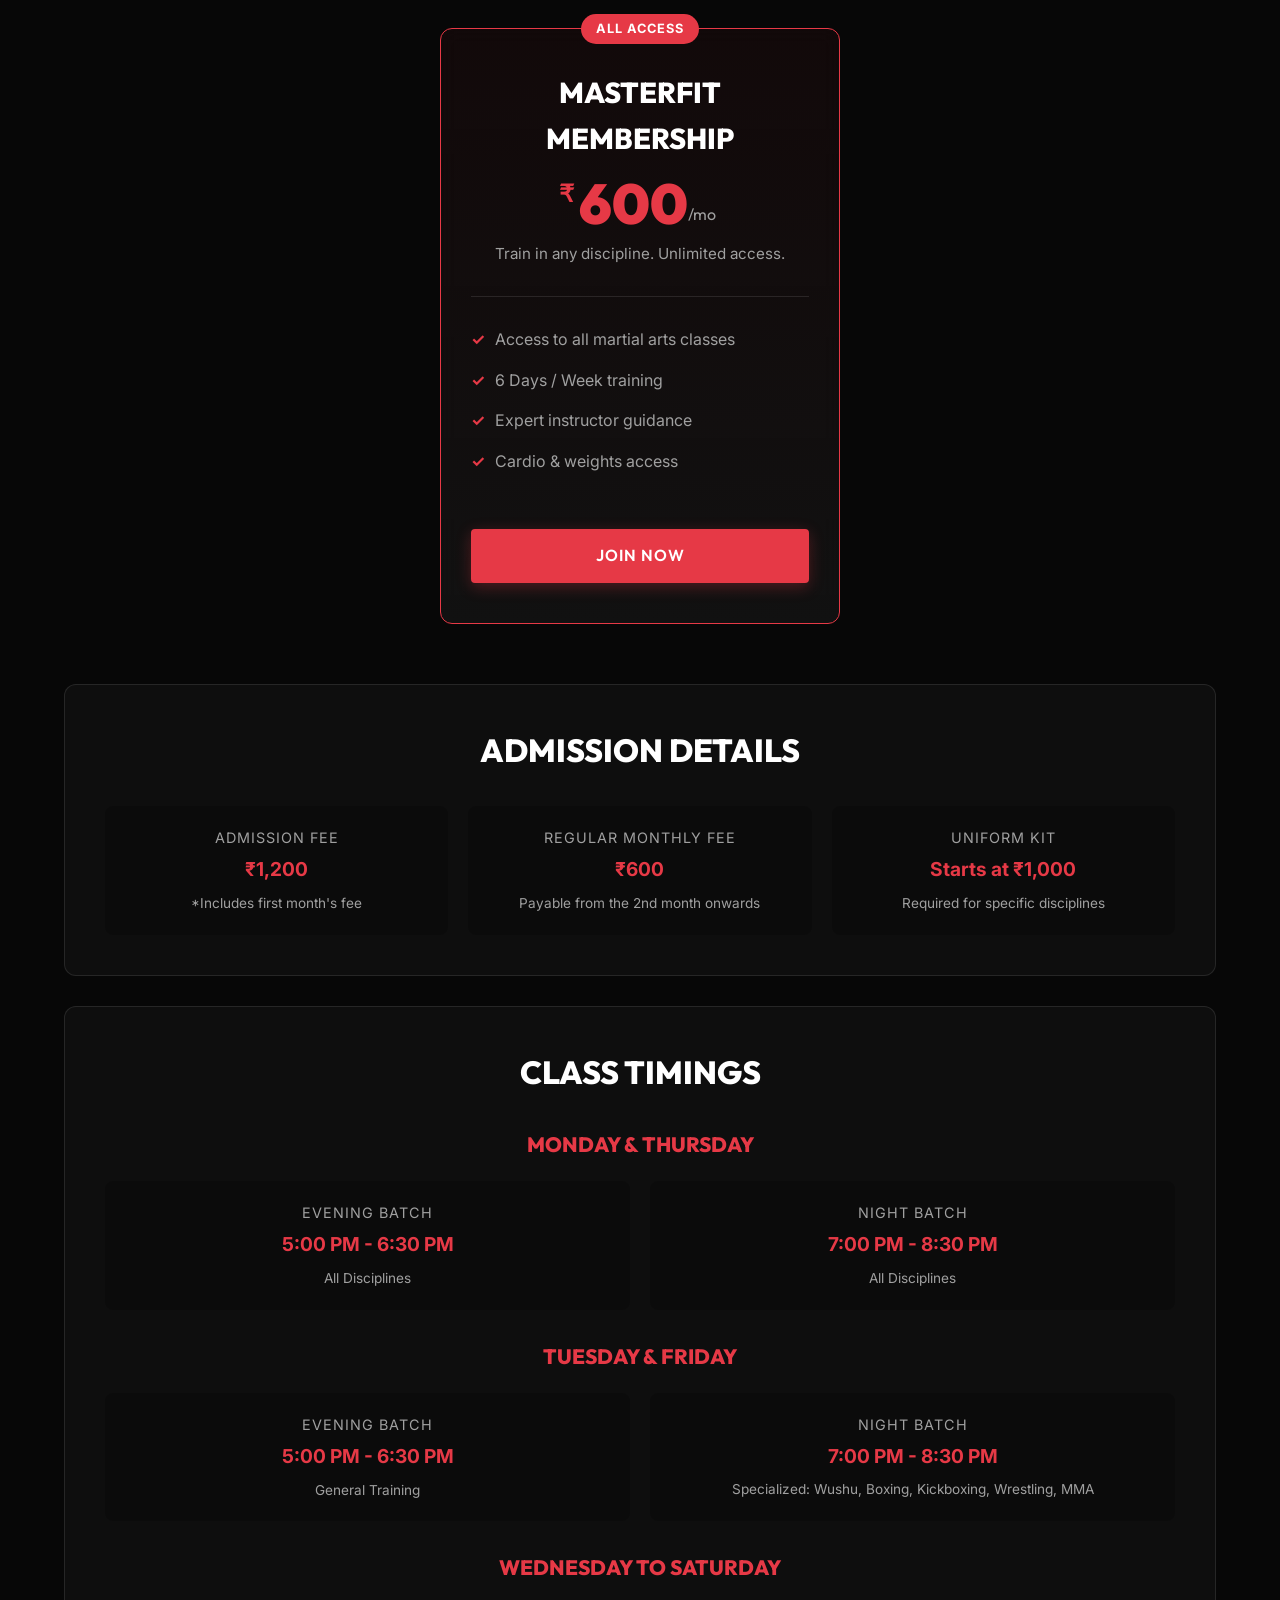
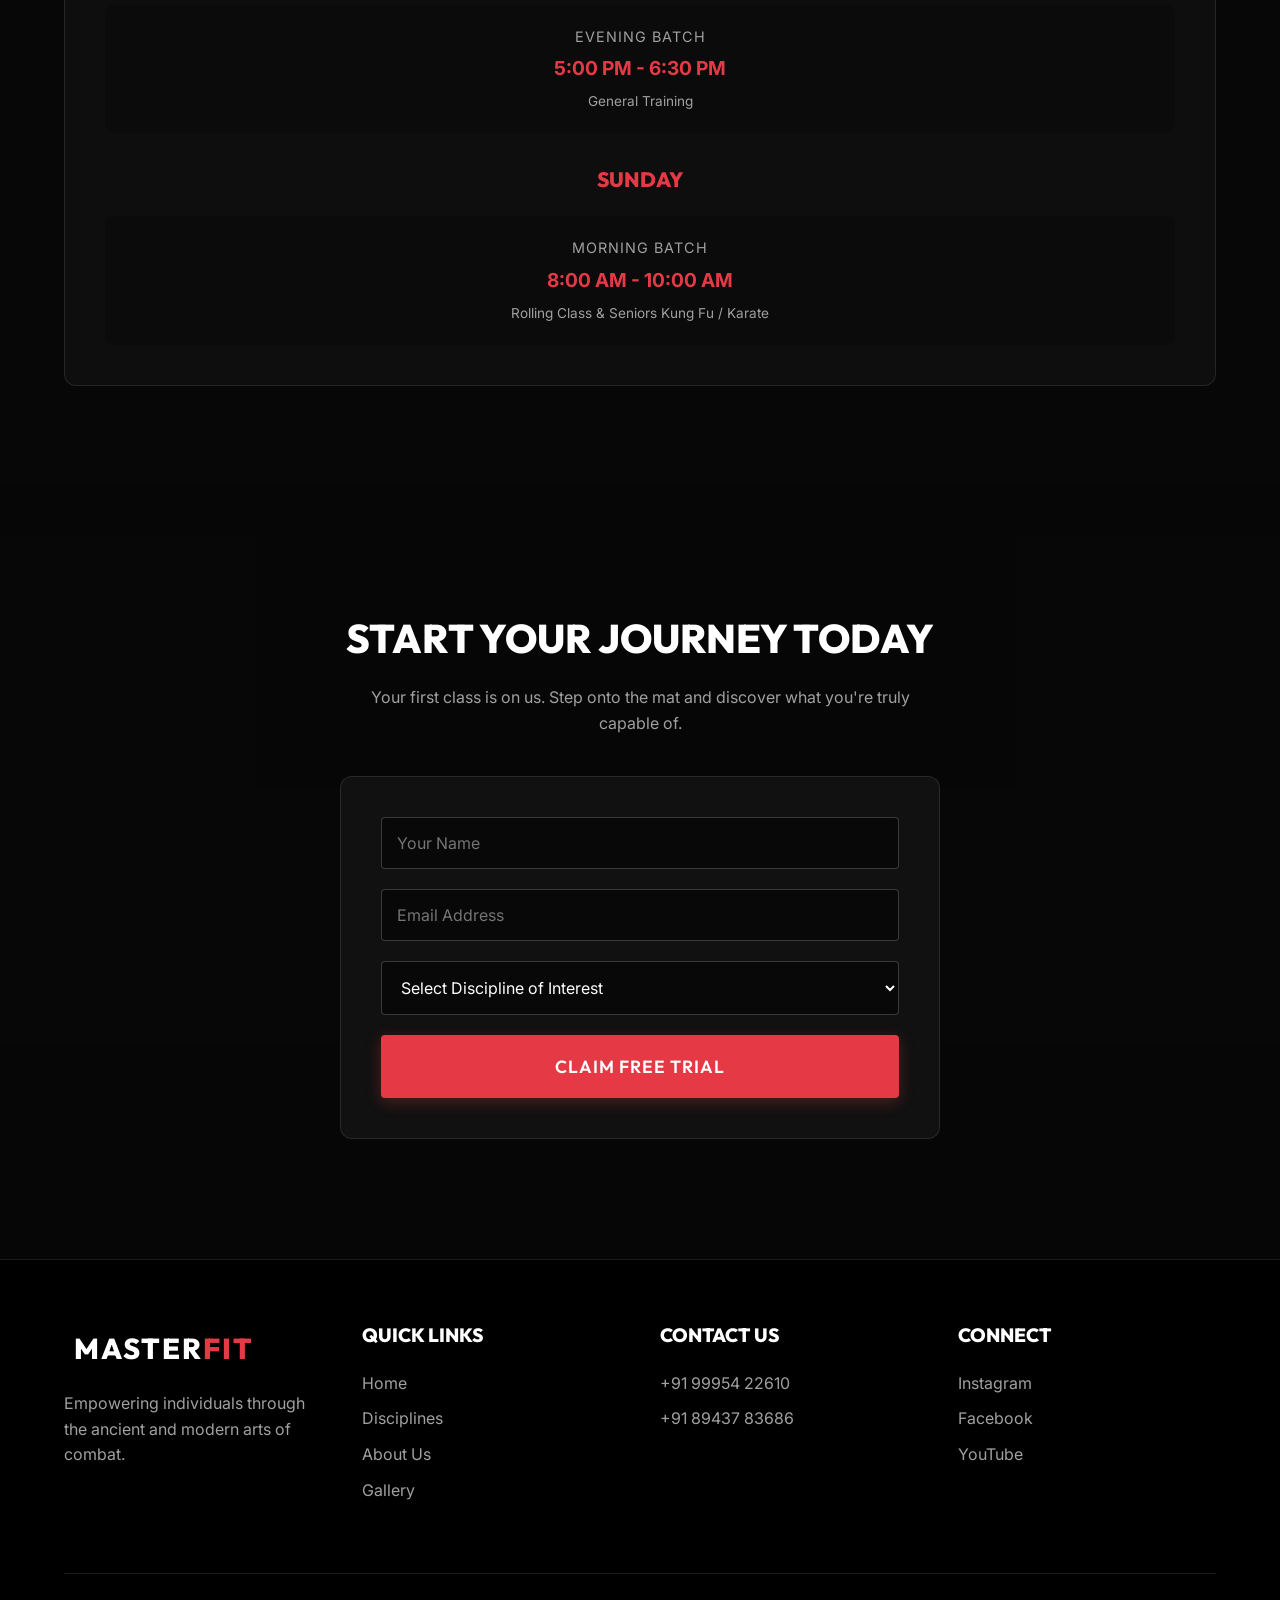
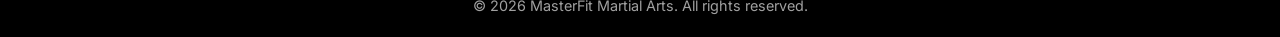
==== commit e43f0369: "edite" ====
--- a/index.html
+++ b/index.html
@@ -24,6 +24,7 @@
                 <a href="#hero">Home</a>
                 <a href="#disciplines">Disciplines</a>
                 <a href="#about">About Us</a>
+                <a href="gallery.html">Gallery</a>
                 <a href="#pricing">Pricing</a>
                 <a href="#contact" class="btn btn-outline">Join Now</a>
             </div>
@@ -66,7 +67,7 @@
                     <h3>Kung Fu</h3>
                     <p>Ancient Chinese martial arts focusing on fluid movements, internal energy, and dynamic strikes.
                     </p>
-                    <a href="#" class="learn-more">Learn More &rarr;</a>
+                    <a href="kungfu.html" class="learn-more">Learn More &rarr;</a>
                 </div>
             </div>
 
@@ -79,7 +80,7 @@
                     <h3>Karate</h3>
                     <p>Traditional Japanese striking art utilizing powerful punches, kicks, knee strikes, and open-hand
                         techniques.</p>
-                    <a href="#" class="learn-more">Learn More &rarr;</a>
+                    <a href="karate.html" class="learn-more">Learn More &rarr;</a>
                 </div>
             </div>
 
@@ -92,7 +93,7 @@
                     <h3>Wushu</h3>
                     <p>Highly dynamic and acrobatic martial art that blends traditional Kung Fu with modern performance
                         aesthetics.</p>
-                    <a href="#" class="learn-more">Learn More &rarr;</a>
+                    <a href="wushu.html" class="learn-more">Learn More &rarr;</a>
                 </div>
             </div>
 
@@ -104,7 +105,7 @@
                     <h3>Boxing</h3>
                     <p>The sweet science. Perfect your footwork, head movement, and devastating punching combinations.
                     </p>
-                    <a href="#" class="learn-more">Learn More &rarr;</a>
+                    <a href="boxing.html" class="learn-more">Learn More &rarr;</a>
                 </div>
             </div>
 
@@ -116,7 +117,7 @@
                     <h3>Kickboxing</h3>
                     <p>A high-octane blend of boxing and kicking techniques for unparalleled fitness and self-defense.
                     </p>
-                    <a href="#" class="learn-more">Learn More &rarr;</a>
+                    <a href="kickboxing.html" class="learn-more">Learn More &rarr;</a>
                 </div>
             </div>
         </div>
@@ -306,6 +307,7 @@
                 <a href="#hero">Home</a>
                 <a href="#disciplines">Disciplines</a>
                 <a href="#about">About Us</a>
+                <a href="gallery.html">Gallery</a>
             </div>
             <div class="footer-social">
                 <h4>Contact Us</h4>
--- a/style.css
+++ b/style.css
@@ -110,16 +110,15 @@
     position: fixed;
     top: 0;
     width: 100%;
-    padding: 20px 5%;
+    padding: 15px 5%;
     z-index: 1000;
     transition: var(--transition);
-    background: transparent;
-}
-
-.navbar.scrolled {
-    background: rgba(7, 7, 7, 0.9);
+    background: rgba(7, 7, 7, 0.98);
     backdrop-filter: blur(10px);
     border-bottom: 1px solid var(--border-color);
+}
+
+.navbar.scrolled {
     padding: 15px 5%;
 }
 
@@ -134,6 +133,10 @@
 .logo {
     font-size: 1.8rem;
     letter-spacing: 2px;
+    background: #000;
+    padding: 5px 10px;
+    border-radius: 4px;
+    display: inline-block;
 }
 
 .logo span {
@@ -792,6 +795,10 @@
     .pricing-card.popular:hover {
         transform: translateY(-10px);
     }
+
+    .scroll-indicator {
+        display: none;
+    }
 }
 
 @media (max-width: 768px) {
@@ -800,15 +807,15 @@
         top: 100%;
         left: 0;
         width: 100%;
-        background: rgba(7, 7, 7, 0.95);
-        backdrop-filter: blur(10px);
+        background: rgba(7, 7, 7, 0.98);
+        backdrop-filter: blur(15px);
         flex-direction: column;
         padding: 30px 0;
         border-bottom: 1px solid var(--border-color);
         transform: translateY(-150%);
         opacity: 0;
         transition: var(--transition);
-        z-index: -1;
+        z-index: 99;
     }
 
     .nav-links.active {
@@ -832,6 +839,16 @@
         transform: translateY(-8px) rotate(-45deg);
     }
 
+    .hero-section {
+        background-attachment: scroll;
+        /* Fixes zoom/scaling bug on mobile devices */
+        background-position: center top;
+    }
+
+    .cta-section {
+        background-attachment: scroll;
+    }
+
     .hero-buttons {
         flex-direction: column;
     }
@@ -839,4 +856,127 @@
     .hero-content h1 {
         font-size: 2.5rem;
     }
+
+    /* Responsive Spacing & Typography */
+    .section-header h2,
+    .about-text h2,
+    .cta-content h2,
+    .admission-info h3 {
+        font-size: 2.2rem;
+    }
+
+    .section-header p,
+    .about-text p,
+    .cta-content p {
+        font-size: 1rem;
+    }
+
+    .card-content h3,
+    .card-header h3,
+    .about-text h3 {
+        font-size: 1.5rem;
+    }
+
+    .disciplines-section,
+    .about-section,
+    .pricing-section,
+    .cta-section {
+        padding: 50px 5%;
+    }
+
+    /* Center all boxes in responsive view */
+    .cards-container,
+    .pricing-cards,
+    .info-grid {
+        display: flex;
+        flex-direction: column;
+        align-items: center;
+        gap: 30px;
+        width: 100%;
+    }
+
+    .discipline-card,
+    .pricing-card,
+    .info-item {
+        width: 100%;
+        max-width: 400px;
+    }
+
+    /* Adjust features and footer text */
+    .features-list li {
+        font-size: 1rem;
+    }
+
+    .footer-content {
+        text-align: center;
+        gap: 30px;
+    }
+
+    .footer-brand p {
+        margin: 15px auto 0;
+    }
+
+    .btn {
+        width: 100%;
+        text-align: center;
+        padding: 14px 20px;
+        margin-bottom: 10px;
+    }
+
+    .about-img {
+        width: 100%;
+        max-width: 400px;
+        margin: 0 auto;
+    }
+}
+
+@media (max-width: 480px) {
+    .glass-badge {
+        right: 0;
+        bottom: 0;
+        padding: 20px;
+        width: 100%;
+        border-radius: 0 0 12px 12px;
+    }
+
+    .glass-badge .number {
+        font-size: 2rem;
+    }
+
+    .hero-content {
+        padding-top: 80px;
+    }
+
+    .hero-content h1 {
+        font-size: 2.5rem;
+        line-height: 1.2;
+    }
+
+    .hero-content h1 br {
+        display: none;
+    }
+
+    .hero-content p {
+        font-size: 1rem;
+        margin-bottom: 30px;
+    }
+
+    .price {
+        font-size: 2.5rem;
+    }
+
+    .section-header h2,
+    .about-text h2,
+    .cta-content h2,
+    .admission-info h3 {
+        font-size: 1.8rem;
+    }
+
+    .price span {
+        font-size: 1.2rem;
+    }
+
+    .card-image {
+        height: 200px;
+    }
 }
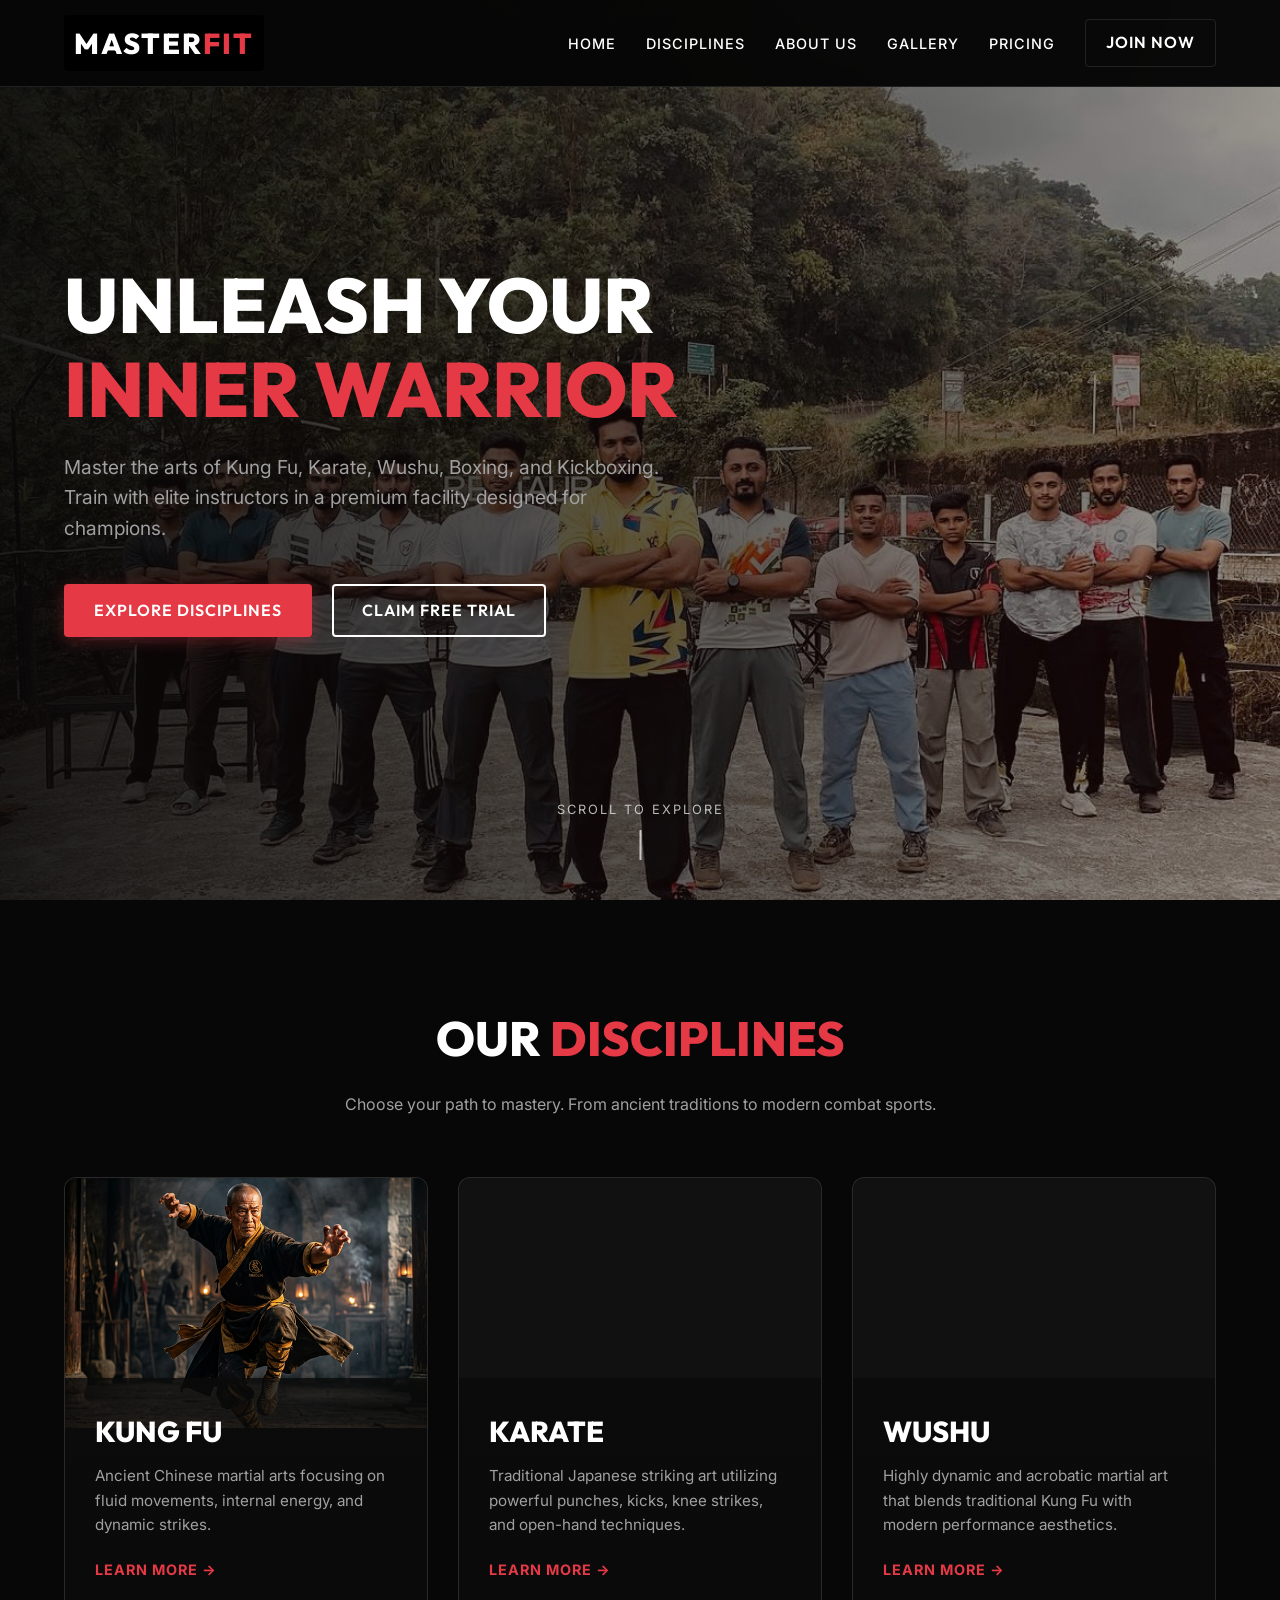
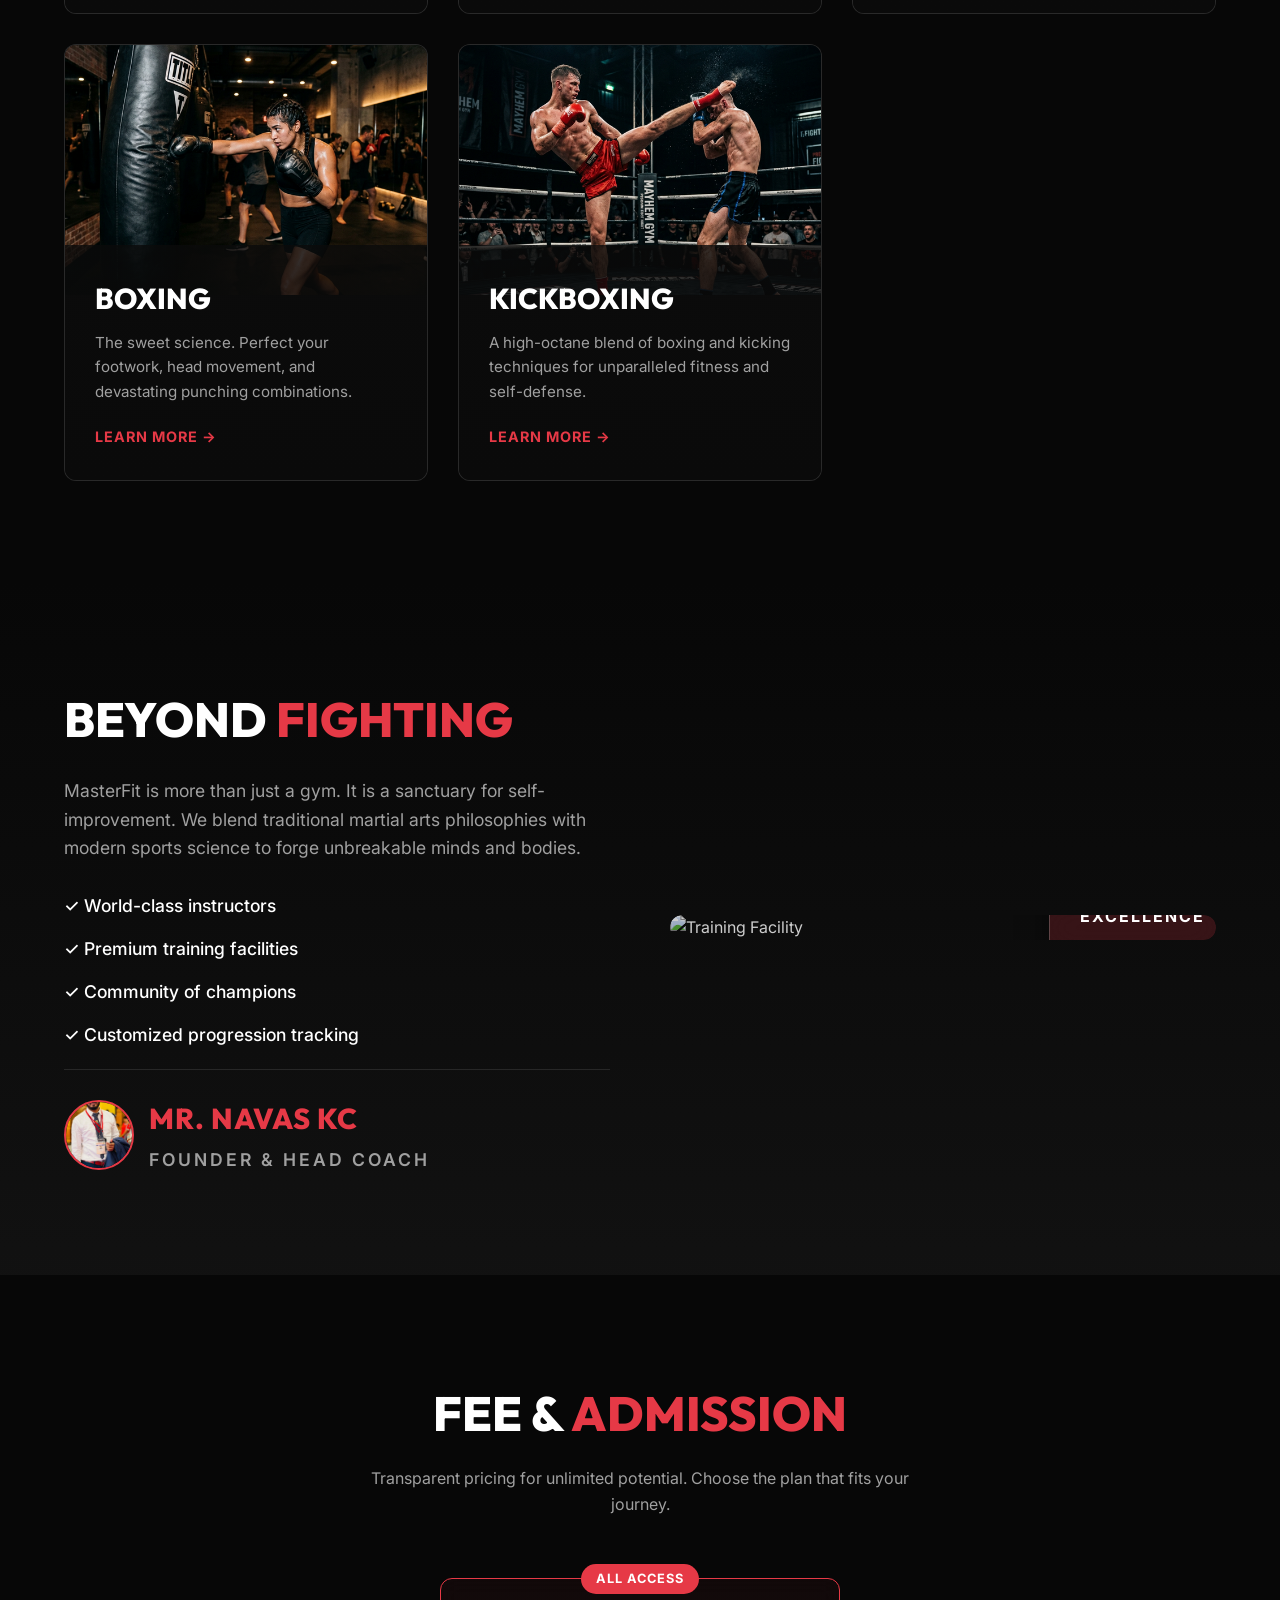
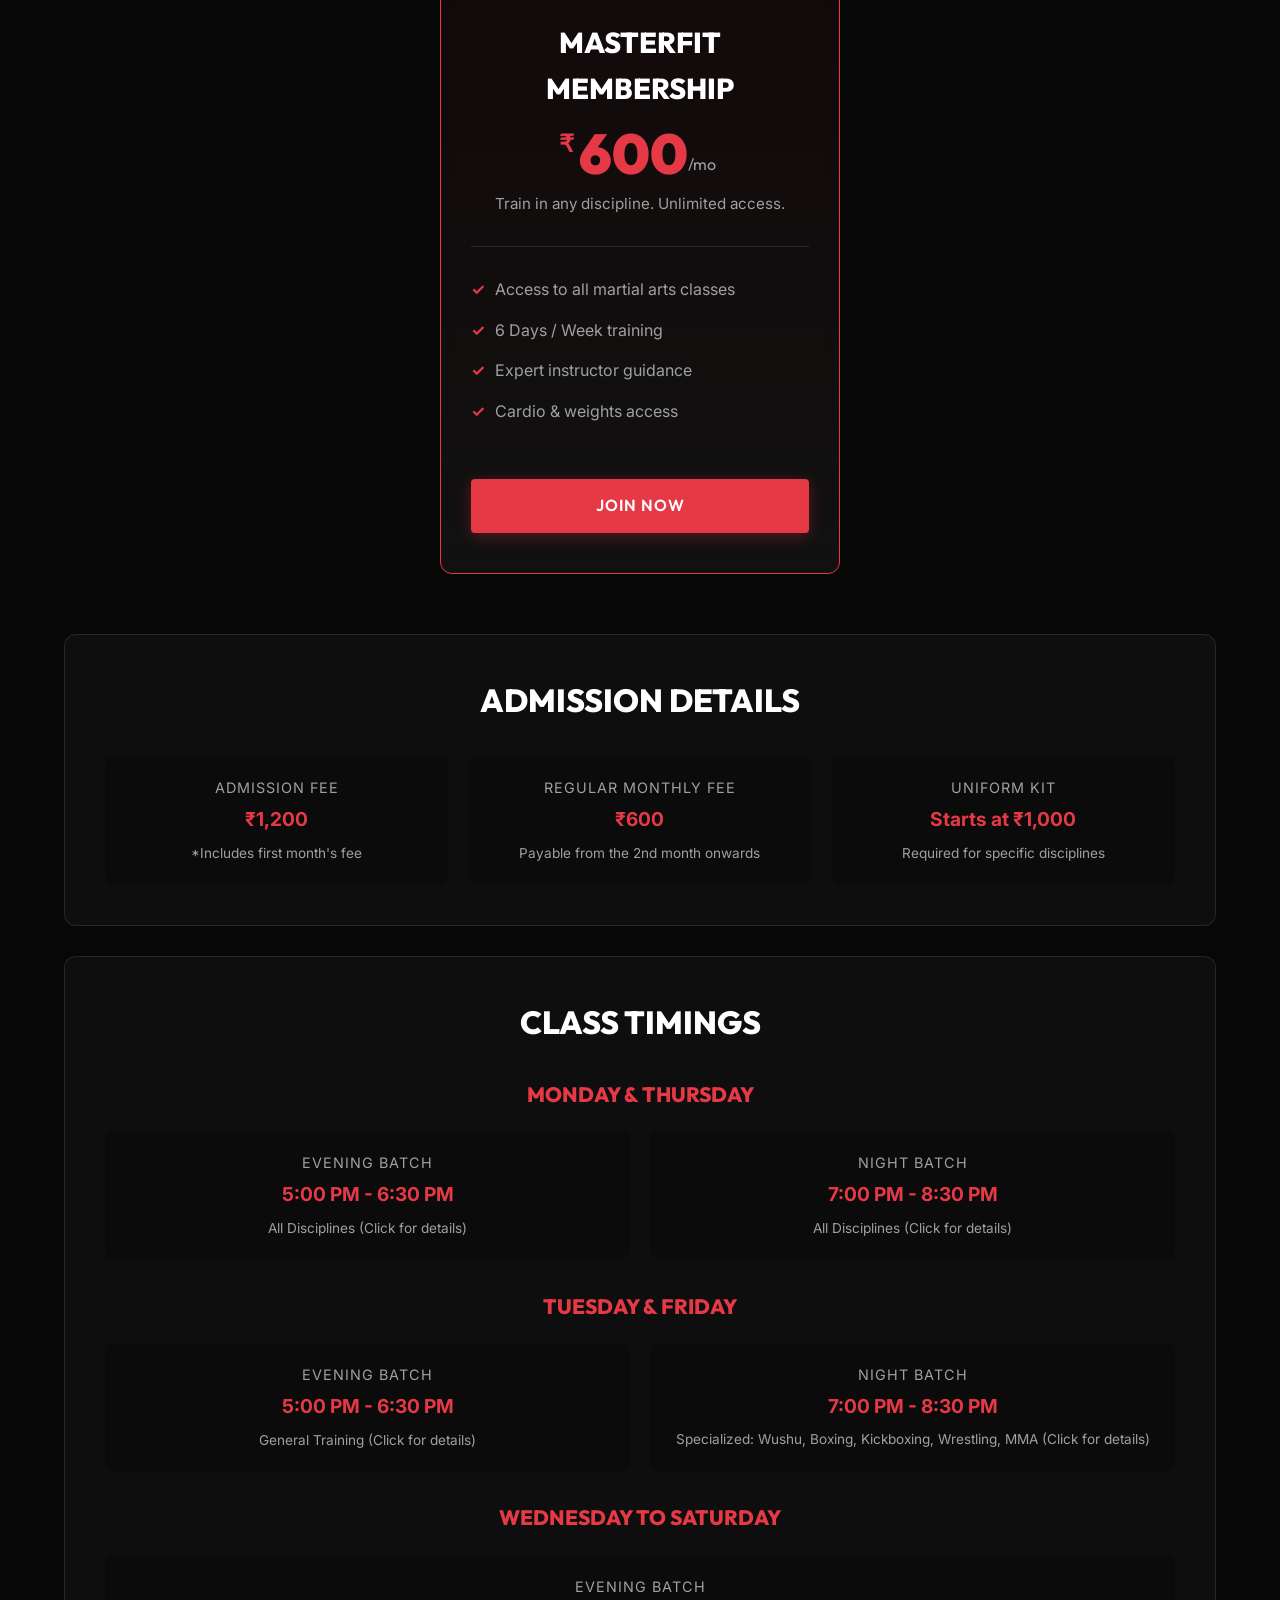
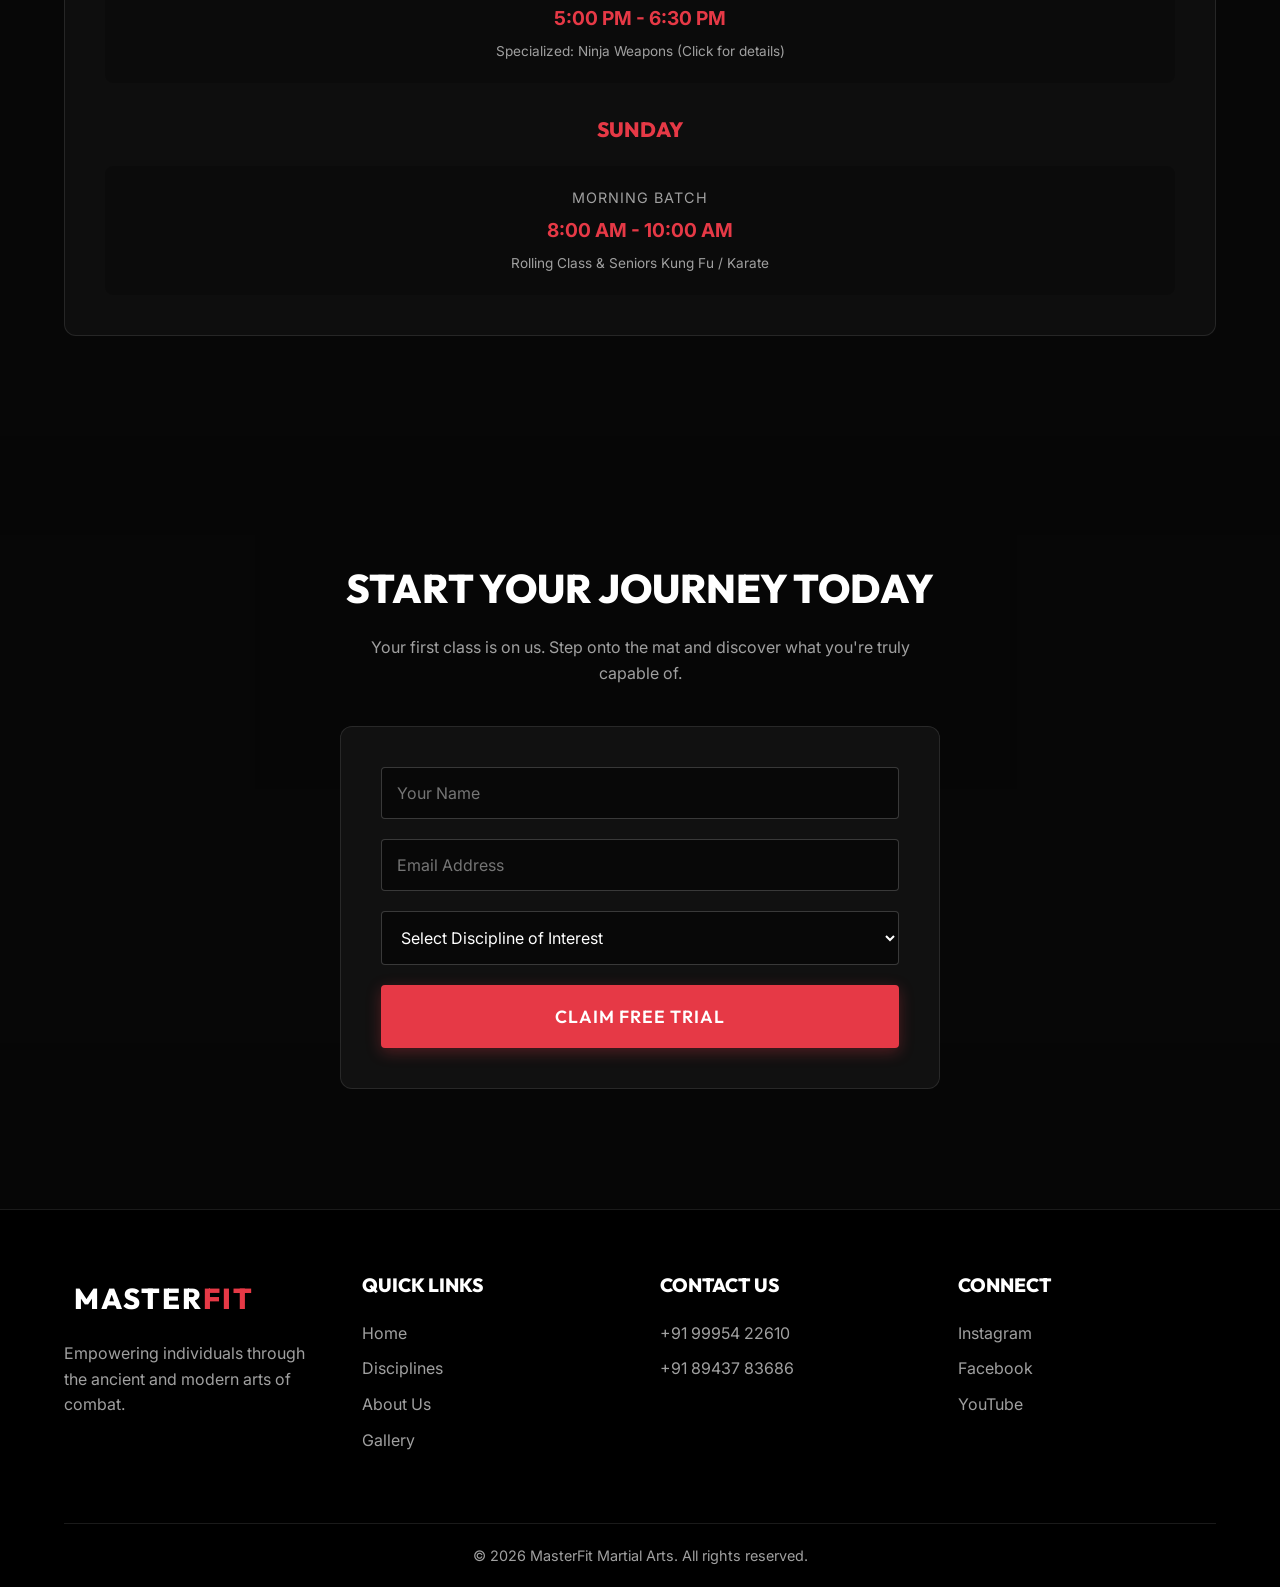
==== commit c955489c: "update" ====
--- a/index.html
+++ b/index.html
@@ -135,9 +135,13 @@
                     <li>✓ Community of champions</li>
                     <li>✓ Customized progression tracking</li>
                 </ul>
-                <div class="founder-info">
-                    <h3 class="founder-name">Mr. Navas KC</h3>
-                    <p class="founder-title">Founder & Head Coach</p>
+                <div class="founder-info" style="display: flex; align-items: center; gap: 15px; margin-top: 20px;">
+                    <img src="images/570636644_18185420971339824_6066983053861482831_n.jpg" alt="Mr. Navas KC"
+                        style="width: 70px; height: 70px; border-radius: 50%; object-fit: cover; border: 2px solid var(--accent-primary);">
+                    <div>
+                        <h3 class="founder-name" style="margin-bottom: 5px;">Mr. Navas KC</h3>
+                        <p class="founder-title" style="margin-bottom: 0;">Founder & Head Coach</p>
+                    </div>
                 </div>
             </div>
             <div class="about-image-wrapper">
@@ -208,16 +212,24 @@
                 Monday & Thursday</h4>
             <div class="info-grid"
                 style="grid-template-columns: repeat(auto-fit, minmax(250px, 1fr)); margin-bottom: 30px;">
-                <div class="info-item">
-                    <span class="info-title">Evening Batch</span>
-                    <span class="info-value">5:00 PM - 6:30 PM</span>
-                    <p style="color: var(--text-secondary); font-size: 0.85rem; margin-top: 8px;">All Disciplines</p>
-                </div>
-                <div class="info-item">
-                    <span class="info-title">Night Batch</span>
-                    <span class="info-value">7:00 PM - 8:30 PM</span>
-                    <p style="color: var(--text-secondary); font-size: 0.85rem; margin-top: 8px;">All Disciplines</p>
-                </div>
+                <a href="monday-class.html" style="text-decoration: none; color: inherit; display: block;">
+                    <div class="info-item" style="cursor: pointer; transition: transform 0.3s ease; height: 100%;"
+                        onmouseover="this.style.transform='translateY(-5px)'" onmouseout="this.style.transform='none'">
+                        <span class="info-title">Evening Batch</span>
+                        <span class="info-value">5:00 PM - 6:30 PM</span>
+                        <p style="color: var(--text-secondary); font-size: 0.85rem; margin-top: 8px;">All Disciplines
+                            (Click for details)</p>
+                    </div>
+                </a>
+                <a href="night-class.html" style="text-decoration: none; color: inherit; display: block;">
+                    <div class="info-item" style="cursor: pointer; transition: transform 0.3s ease; height: 100%;"
+                        onmouseover="this.style.transform='translateY(-5px)'" onmouseout="this.style.transform='none'">
+                        <span class="info-title">Night Batch</span>
+                        <span class="info-value">7:00 PM - 8:30 PM</span>
+                        <p style="color: var(--text-secondary); font-size: 0.85rem; margin-top: 8px;">All Disciplines
+                            (Click for details)</p>
+                    </div>
+                </a>
             </div>
 
             <h4
@@ -225,17 +237,24 @@
                 Tuesday & Friday</h4>
             <div class="info-grid"
                 style="grid-template-columns: repeat(auto-fit, minmax(250px, 1fr)); margin-bottom: 30px;">
-                <div class="info-item">
-                    <span class="info-title">Evening Batch</span>
-                    <span class="info-value">5:00 PM - 6:30 PM</span>
-                    <p style="color: var(--text-secondary); font-size: 0.85rem; margin-top: 8px;">General Training</p>
-                </div>
-                <div class="info-item">
-                    <span class="info-title">Night Batch</span>
-                    <span class="info-value">7:00 PM - 8:30 PM</span>
-                    <p style="color: var(--text-secondary); font-size: 0.85rem; margin-top: 8px; line-height: 1.4;">
-                        Specialized: Wushu, Boxing, Kickboxing, Wrestling, MMA</p>
-                </div>
+                <a href="evening-class.html" style="text-decoration: none; color: inherit; display: block;">
+                    <div class="info-item" style="cursor: pointer; transition: transform 0.3s ease; height: 100%;"
+                        onmouseover="this.style.transform='translateY(-5px)'" onmouseout="this.style.transform='none'">
+                        <span class="info-title">Evening Batch</span>
+                        <span class="info-value">5:00 PM - 6:30 PM</span>
+                        <p style="color: var(--text-secondary); font-size: 0.85rem; margin-top: 8px;">General Training
+                            (Click for details)</p>
+                    </div>
+                </a>
+                <a href="night-class-wushu.html" style="text-decoration: none; color: inherit; display: block;">
+                    <div class="info-item" style="cursor: pointer; transition: transform 0.3s ease; height: 100%;"
+                        onmouseover="this.style.transform='translateY(-5px)'" onmouseout="this.style.transform='none'">
+                        <span class="info-title">Night Batch</span>
+                        <span class="info-value">7:00 PM - 8:30 PM</span>
+                        <p style="color: var(--text-secondary); font-size: 0.85rem; margin-top: 8px; line-height: 1.4;">
+                            Specialized: Wushu, Boxing, Kickboxing, Wrestling, MMA (Click for details)</p>
+                    </div>
+                </a>
             </div>
 
             <h4
@@ -243,11 +262,15 @@
                 Wednesday to Saturday</h4>
             <div class="info-grid"
                 style="grid-template-columns: repeat(auto-fit, minmax(250px, 1fr)); margin-bottom: 30px;">
-                <div class="info-item">
-                    <span class="info-title">Evening Batch</span>
-                    <span class="info-value">5:00 PM - 6:30 PM</span>
-                    <p style="color: var(--text-secondary); font-size: 0.85rem; margin-top: 8px;">General Training</p>
-                </div>
+                <a href="evening-class-ninja.html" style="text-decoration: none; color: inherit; display: block;">
+                    <div class="info-item" style="cursor: pointer; transition: transform 0.3s ease; height: 100%;"
+                        onmouseover="this.style.transform='translateY(-5px)'" onmouseout="this.style.transform='none'">
+                        <span class="info-title">Evening Batch</span>
+                        <span class="info-value">5:00 PM - 6:30 PM</span>
+                        <p style="color: var(--text-secondary); font-size: 0.85rem; margin-top: 8px;">Specialized: Ninja
+                            Weapons (Click for details)</p>
+                    </div>
+                </a>
             </div>
 
             <h4
@@ -316,7 +339,7 @@
             </div>
             <div class="footer-social">
                 <h4>Connect</h4>
-                <a href="#">Instagram</a>
+                <a href="https://www.instagram.com/master_fit__/" target="_blank">Instagram</a>
                 <a href="#">Facebook</a>
                 <a href="#">YouTube</a>
             </div>
